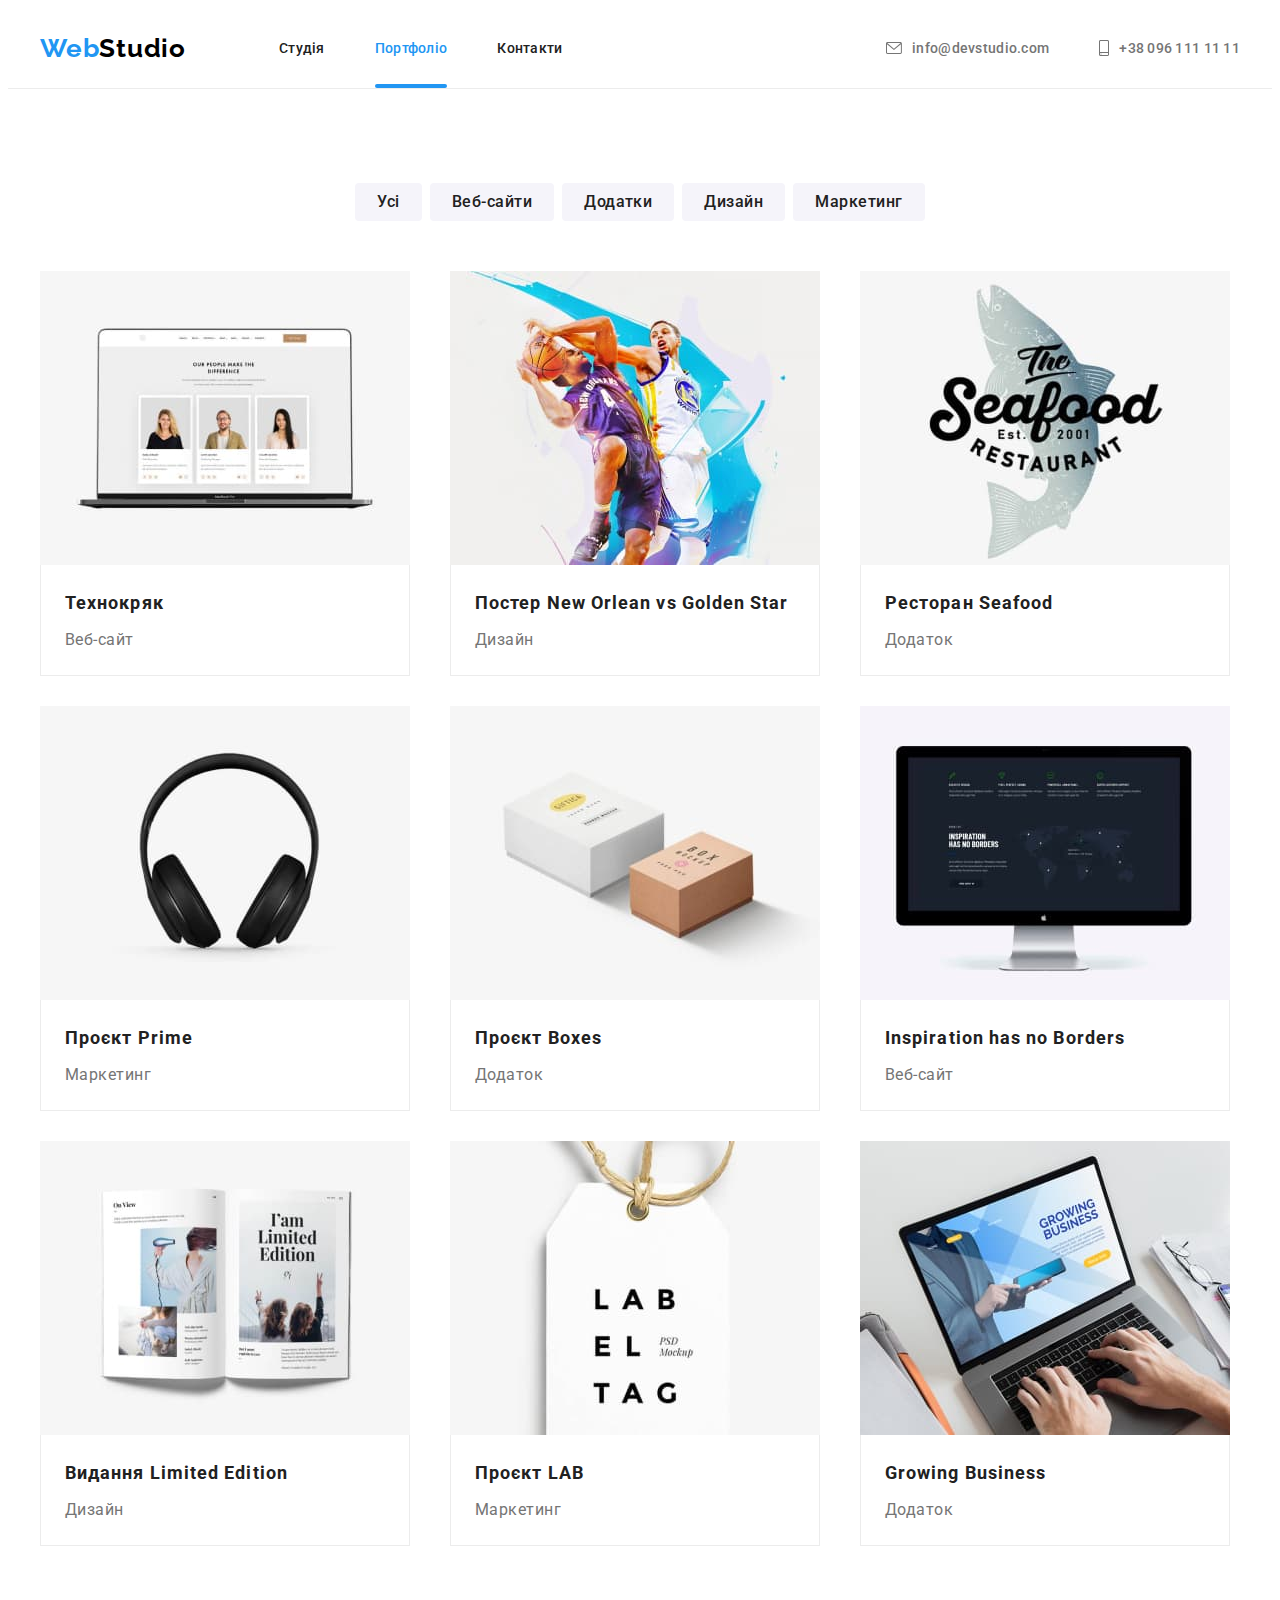
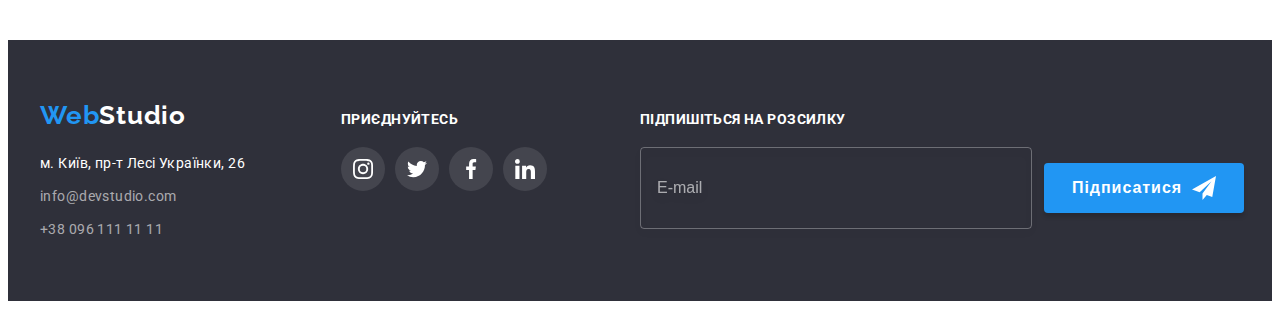
==== portfolio.html @ 38587a73 "Initial commit" ====
<!DOCTYPE html>
<html lang="uk">
  <head>
    <meta charset="UTF-8" />
    <meta http-equiv="X-UA-Compatible" content="IE=edge" />
    <meta name="viewport" content="width=device-width, initial-scale=1.0" />
    <title>WebStudio</title>
    <link rel="preconnect" href="https://fonts.googleapis.com" />
    <link rel="preconnect" href="https://fonts.gstatic.com" crossorigin />
    <link
      href="https://fonts.googleapis.com/css2?family=Raleway:wght@700&family=Roboto:wght@400;500;700;900&display=swap"
      rel="stylesheet"
    />
    <!-- Modern normalize -->
    <link
      rel="stylesheet"
      href="https://cdnjs.cloudflare.com/ajax/libs/modern-normalize/1.1.0/modern-normalize.min.css"
      integrity="sha512-wpPYUAdjBVSE4KJnH1VR1HeZfpl1ub8YT/NKx4PuQ5NmX2tKuGu6U/JRp5y+Y8XG2tV+wKQpNHVUX03MfMFn9Q=="
      crossorigin="anonymous"
      referrerpolicy="no-referrer"
    />

    <link rel="stylesheet" href="./css/styles.css" />
  </head>

  <body>
    <!-- header -->
    <header class="header">
      <div class="container-header container">
        <nav class="nav">
          <a href="./index.html" lang="en" class="logo header-logo link"
            >Web<span class="logo-span">Studio</span></a
          >
          <ul class="nav-list list">
            <li class="nav-item">
              <a href="./index.html" class="nav-link link">Студія</a>
            </li>
            <li class="nav-item">
              <a href="./portfolio.html" class="nav-link carrent link"
                >Портфоліо</a
              >
            </li>
            <li class="nav-item">
              <a href="" class="nav-link link">Контакти</a>
            </li>
          </ul>
        </nav>
        <ul class="header-list list">
          <li class="header-item">
            <a href="mailto:info@devstudio.com" class="header-link link">
              <svg class="icon-envelope" width="16" height="12">
                <use href="./images/icons.svg#envelope"></use>
              </svg>
              info@devstudio.com
            </a>
          </li>
          <li class="header-item">
            <a href="tel:+380961111111" class="header-link link">
              <svg class="icon-smartphone" width="10" height="16">
                <use href="./images/icons.svg#smartphone"></use>
              </svg>
              +38 096 111 11 11
            </a>
          </li>
        </ul>
      </div>
    </header>
    <!-- main -->
    <main>
      <section class="portfolio section">
        <div class="container">
          <h1 class="visually-hidden">Наші проєкти</h1>
          <h2 class="visually-hidden">Фільтри</h2>
          <ul class="filter-list list">
            <li class="filter-item">
              <button type="button" class="filter-button">Усі</button>
            </li>
            <li class="filter-item">
              <button type="button" class="filter-button">Веб-сайти</button>
            </li>
            <li class="filter-item">
              <button type="button" class="filter-button">Додатки</button>
            </li>
            <li class="filter-item">
              <button type="button" class="filter-button">Дизайн</button>
            </li>
            <li class="filter-item">
              <button type="button" class="filter-button">Маркетинг</button>
            </li>
          </ul>

          <ul class="portfolio-list list card-set">
            <li class="portfolio-item card-set-item">
              <a class="portfolio-link link" href="">
                <div class="portfolio-thumb">
                  <img
                    src="./images/Portfolio/project-1.jpg"
                    alt="Проект"
                    width="370"
                    height="294"
                  />
                  <div class="overlay">
                    <p class="overlay-text">
                      Ресурс пропонує комплексні пропозиції з різним рівнем
                      функціоналу та сервісів. Все це дозволить відвідувачу
                      отримати вичерпні відомості про компанію чи приватну
                      особу.
                    </p>
                  </div>
                </div>
                <div class="portfolio-wrapper">
                  <h3 class="portfolio-title">Технокряк</h3>
                  <p class="portfolio-text">Веб-сайт</p>
                </div>
              </a>
            </li>
            <li class="portfolio-item card-set-item">
              <a class="portfolio-link link" href="">
                <div class="portfolio-thumb">
                  <img
                    src="./images/Portfolio/project-2.jpg"
                    alt="Проект"
                    width="370"
                    height="294"
                  />
                  <div class="overlay">
                    <p class="overlay-text">
                      Ресурс пропонує комплексні пропозиції з різним рівнем
                      функціоналу та сервісів. Все це дозволить відвідувачу
                      отримати вичерпні відомості про компанію чи приватну
                      особу.
                    </p>
                  </div>
                </div>
                <div class="portfolio-wrapper">
                  <h3 class="portfolio-title">
                    Постер <span lang="en">New Orlean vs Golden Star</span>
                  </h3>
                  <p class="portfolio-text">Дизайн</p>
                </div>
              </a>
            </li>
            <li class="portfolio-item card-set-item">
              <a class="portfolio-link link" href="">
                <div class="portfolio-thumb">
                  <img
                    src="./images/Portfolio/project-3.jpg"
                    alt="Проект"
                    width="370"
                    height="294"
                  />
                  <div class="overlay">
                    <p class="overlay-text">
                      Ресурс пропонує комплексні пропозиції з різним рівнем
                      функціоналу та сервісів. Все це дозволить відвідувачу
                      отримати вичерпні відомості про компанію чи приватну
                      особу.
                    </p>
                  </div>
                </div>
                <div class="portfolio-wrapper">
                  <h3 class="portfolio-title">
                    Ресторан <span lang="en">Seafood</span>
                  </h3>
                  <p class="portfolio-text">Додаток</p>
                </div>
              </a>
            </li>
            <li class="portfolio-item card-set-item">
              <a class="portfolio-link link" href="">
                <div class="portfolio-thumb">
                  <img
                    src="./images/Portfolio/project-4.jpg"
                    alt="Проект"
                    width="370"
                    height="294"
                  />
                  <div class="overlay">
                    <p class="overlay-text">
                      Ресурс пропонує комплексні пропозиції з різним рівнем
                      функціоналу та сервісів. Все це дозволить відвідувачу
                      отримати вичерпні відомості про компанію чи приватну
                      особу.
                    </p>
                  </div>
                </div>
                <div class="portfolio-wrapper">
                  <h3 class="portfolio-title">
                    Проєкт <span lang="en">Prime</span>
                  </h3>
                  <p class="portfolio-text">Маркетинг</p>
                </div>
              </a>
            </li>
            <li class="portfolio-item card-set-item">
              <a class="portfolio-link link" href="">
                <div class="portfolio-thumb">
                  <img
                    src="./images/Portfolio/project-5.jpg"
                    alt="Проект"
                    width="370"
                    height="294"
                  />
                  <div class="overlay">
                    <p class="overlay-text">
                      Ресурс пропонує комплексні пропозиції з різним рівнем
                      функціоналу та сервісів. Все це дозволить відвідувачу
                      отримати вичерпні відомості про компанію чи приватну
                      особу.
                    </p>
                  </div>
                </div>
                <div class="portfolio-wrapper">
                  <h3 class="portfolio-title">
                    Проєкт <span lang="en">Boxes</span>
                  </h3>
                  <p class="portfolio-text">Додаток</p>
                </div>
              </a>
            </li>
            <li class="portfolio-item card-set-item">
              <a class="portfolio-link link" href="">
                <div class="portfolio-thumb">
                  <img
                    src="./images/Portfolio/project-6.jpg"
                    alt="Проект"
                    width="370"
                    height="294"
                  />
                  <div class="overlay">
                    <p class="overlay-text">
                      Ресурс пропонує комплексні пропозиції з різним рівнем
                      функціоналу та сервісів. Все це дозволить відвідувачу
                      отримати вичерпні відомості про компанію чи приватну
                      особу.
                    </p>
                  </div>
                </div>
                <div class="portfolio-wrapper">
                  <h3 class="portfolio-title" lang="en">
                    Inspiration has no Borders
                  </h3>
                  <p class="portfolio-text">Веб-сайт</p>
                </div>
              </a>
            </li>
            <li class="portfolio-item card-set-item">
              <a class="portfolio-link link" href="">
                <div class="portfolio-thumb">
                  <img
                    src="./images/Portfolio/project-7.jpg"
                    alt="Проект"
                    width="370"
                    height="294"
                  />
                  <div class="overlay">
                    <p class="overlay-text">
                      Ресурс пропонує комплексні пропозиції з різним рівнем
                      функціоналу та сервісів. Все це дозволить відвідувачу
                      отримати вичерпні відомості про компанію чи приватну
                      особу.
                    </p>
                  </div>
                </div>
                <div class="portfolio-wrapper">
                  <h3 class="portfolio-title">
                    Видання <span lang="en">Limited Edition</span>
                  </h3>
                  <p class="portfolio-text">Дизайн</p>
                </div>
              </a>
            </li>
            <li class="portfolio-item card-set-item">
              <a class="portfolio-link link" href="">
                <div class="portfolio-thumb">
                  <img
                    src="./images/Portfolio/project-8.jpg"
                    alt="Проект"
                    width="370"
                    height="294"
                  />
                  <div class="overlay">
                    <p class="overlay-text">
                      Ресурс пропонує комплексні пропозиції з різним рівнем
                      функціоналу та сервісів. Все це дозволить відвідувачу
                      отримати вичерпні відомості про компанію чи приватну
                      особу.
                    </p>
                  </div>
                </div>
                <div class="portfolio-wrapper">
                  <h3 class="portfolio-title">
                    Проєкт <span lang="en">LAB</span>
                  </h3>
                  <p class="portfolio-text">Маркетинг</p>
                </div>
              </a>
            </li>
            <li class="portfolio-item card-set-item">
              <a class="portfolio-link link" href="">
                <div class="portfolio-thumb">
                  <img
                    src="./images/Portfolio/project-9.jpg"
                    alt="Проект"
                    width="370"
                    height="294"
                  />
                  <div class="overlay">
                    <p class="overlay-text">
                      Ресурс пропонує комплексні пропозиції з різним рівнем
                      функціоналу та сервісів. Все це дозволить відвідувачу
                      отримати вичерпні відомості про компанію чи приватну
                      особу.
                    </p>
                  </div>
                </div>
                <div class="portfolio-wrapper">
                  <h3 class="portfolio-title" lang="en">Growing Business</h3>
                  <p class="portfolio-text">Додаток</p>
                </div>
              </a>
            </li>
          </ul>
        </div>
      </section>
    </main>
    <!-- FOOTER -->
    <footer class="footer">
      <div class="footer-div container">
        <div class="wraper-address">
          <a href="./index.html" class="logo footer-logo link"
            >Web<span class="logo-footer">Studio</span></a
          >
          <!-- адреса -->
          <address class="address">
            <ul class="address-list list">
              <li class="address-item">
                <a
                  href="https://goo.gl/maps/QH4s5bZiTPAYi5Vp8"
                  target="_blank"
                  rel="noopener noreferren"
                  class="address-link link"
                  >м. Київ, пр-т Лесі Українки, 26</a
                >
              </li>
              <li class="address-item">
                <a href="mailto:info@devstudio.com" class="address-contact link"
                  >info@devstudio.com</a
                >
              </li>
              <li class="address-item">
                <a href="tel:+380961111111" class="address-contact link"
                  >+38 096 111 11 11</a
                >
              </li>
            </ul>
          </address>
        </div>
        <div class="socials-wrapper">
          <p class="socials-tex">приєднуйтесь</p>
          <ul class="footer-socials-list list">
            <li class="footer-socials-item">
              <a
                class="footer-socials-link link"
                href="https://www.instagram.com"
                target="_blank"
                rel="noreferrer noopener"
                aria-label="instagram-icon"
              >
                <svg class="footer-socials-icon" width="20" height="20">
                  <use href="./images/icons.svg#instagram"></use>
                </svg>
              </a>
            </li>
            <li class="footer-socials-item">
              <a
                class="footer-socials-link link"
                href="https://www.twitter.com"
                target="_blank"
                rel="noreferrer noopener"
                aria-label="twitter-icon"
              >
                <svg class="footer-socials-icon" width="20" height="20">
                  <use href="./images/icons.svg#twitter"></use>
                </svg>
              </a>
            </li>
            <li class="footer-socials-item">
              <a
                class="footer-socials-link link"
                href="https://www.facebook.com"
                target="_blank"
                rel="noreferrer noopener"
                aria-label="facebook-icon"
              >
                <svg class="footer-socials-icon" width="20" height="20">
                  <use href="./images/icons.svg#facebook"></use>
                </svg>
              </a>
            </li>
            <li class="footer-socials-item">
              <a
                class="footer-socials-link link"
                href="https://www.linkedin.com"
                target="_blank"
                rel="noreferrer noopener"
                aria-label="linkedin-icon"
              >
                <svg class="footer-socials-icon" width="20" height="20">
                  <use href="./images/icons.svg#linkedin"></use>
                </svg>
              </a>
            </li>
          </ul>
        </div>
        <div class="footer-form-wrapper">
          <p class="footer-form-subscribe">Підпишіться на розсилку</p>
          <form class="footer-form">
            <label class="footer-label">
              <input
                class="footer-field"
                type="email"
                name="email"
                placeholder="E-mail"
                required
              />
            </label>

            <button class="footer-form-btn" type="submit">
              Підписатися
              <svg class="footer-form-icon" width="24" height="24">
                <use href="./images/icons.svg#send"></use>
              </svg>
            </button>
          </form>
        </div>
      </div>
    </footer>
  </body>
</html>
---- css/styles.css ----
:root {
    /* color */
    --main-title-color: #212121;
    --secondary-title-color: #FFFFFF;
    --main-text-color: #757575;
    --logo-color: #2196F3;
    --secondary-logo-color: #000000;
    --accent-color: #2196F3;
    --contact-color: rgba(255, 255, 255, 0.6);
    --border-color: #ECECEC;
    --border-color-social: #AFB1B8;
    /* bacsground */
    --main-background-color: #FFFFFF;
    --secondary-background-color: #F5F4FA;
    --button-background-color: #2196F3;
    --accent-background-color: #188CE8;
    --footer-background-color: #2F303A;
    --hero-background-color: #C4C4C4;
    /* others */
    --indent: 30px;
    --items: 3;
    /* transition */
    --duration-timing: 250ms cubic-bezier(0.4, 0, 0.2, 1);

}

body {
    font-family: 'Roboto', sans-serif;
    background-color: var(--main-background-color);
}

h1,
h2,
h3,
h4,
h5,
h6,
p {
    margin: 0;
}

.title {
    margin-bottom: 50px;

    font-size: 36px;
    line-height: calc(42 / 36);
    text-align: center;
    letter-spacing: 0.03em;
    color: var(--main-title-color);

}

img {
    display: block;
    max-width: 100%;
    height: auto;
}

.list {
    list-style: none;
    margin: 0;
    padding: 0;

}

.link {
    text-decoration: none;
}

.visually-hidden {
    position: absolute;
    white-space: nowrap;
    width: 1px;
    height: 1px;
    overflow: hidden;
    border: 0;
    padding: 0;
    clip: rect(0 0 0 0);
    clip-path: inset(50%);
    margin: -1px;
}

.container {
    width: 1200px;
    padding-right: 15px;
    padding-left: 15px;
    margin-left: auto;
    margin-right: auto;
  
}

.section {
    padding-top: 94px;
    padding-bottom: 94px;
}

/* card-set */
.card-set {
    display: flex;
    flex-wrap: wrap;
    gap: var(--indent);
}

.card-set-item {
    flex-basis: calc((100% - var(--indent) * (var(--items) - 1)) / var(--items));

}

/* ----------------------HEADER------------------------------------ */
.header {
    border-bottom: 1px solid var(--border-color);
}

.container-header,
.nav,
.nav-list {
    display: flex;
    align-items: center;

}

.logo {
    font-family: 'Raleway', sans-serif;
    font-weight: 700;
    font-size: 26px;
    line-height: calc(31 / 26);
    letter-spacing: 0.03em;
    color: var(--logo-color);
}

.logo-span {
    color: var(--secondary-logo-color);
}

.header-logo {
    margin-right: 93px;
}

.header-list {
    display: flex;
    align-items: center;
    margin-left: auto;
}

.nav-item:not(:last-child) {
    margin-right: 50px;
}

.nav-link,
.header-link {
    display: inline-block;
    padding-top: 32px;
    padding-bottom: 32px;

    font-weight: 500;
    font-size: 14px;
    line-height: calc(16 / 14);
    letter-spacing: 0.02em;

    transition: color var(--duration-timing);
}

.nav-link {
    position: relative;

    color: var(--main-title-color);
}

.nav-link:hover,
.nav-link:focus,
.header-link:hover,
.header-link:focus {
    color: var(--accent-color);
}

.nav-link.carrent {
    color: var(--accent-color);
}
.carrent::after {
    content: "";
    position: absolute;
    bottom: 0;
    left: 0;

    width: 100%;
    height: 4px;
    background: var(--button-background-color);
    border-radius: 2px;
    color: var(--accent-color);
}

.header-item:not(:last-child) {
    margin-right: 50px;
}

.header-link {
    display: flex;
    justify-content: center;
    align-items: center;

    color: var(--main-text-color);
}

.icon-envelope,
.icon-smartphone {
    margin-right: 10px;
    fill: currentColor;

}

/* -------------------HERO------------------- */
.hero {
    max-width: 1600px;
    max-height: 600px;
    margin-left: auto;
    margin-right: auto;
    padding-bottom: 200px;
    padding-top: 200px;
    background-color: var(--hero-background-color);
    background-image: linear-gradient(rgba(47, 48, 58, 0.4), rgba(47, 48, 58, 0.4)), url(../images/hero-backround.jpg);
    background-repeat: no-repeat;
    background-position: center;
    background-size: cover;
}

.hero-title {
    width: 696px;
    margin-right: auto;
    margin-left: auto;
    margin-bottom: 30px;


    font-weight: 900;
    font-size: 44px;
    line-height: calc(60 / 40);
    text-align: center;
    letter-spacing: 0.06em;
    text-transform: uppercase;
    color: var(--secondary-title-color);

}

.hero-button {
    display: block;
    min-width: 216px;
    min-height: 50px;
    padding: 10px 32px;
    margin-right: auto;
    margin-left: auto;

    font-family: inherit;
    font-weight: 700;
    font-size: 16px;
    line-height: calc(30 / 16);
    align-items: center;
    letter-spacing: 0.06em;
    cursor: pointer;
    border: none;
    color: var(--secondary-title-color);
    background-color: var(--button-background-color);
    box-shadow: 0px 4px 4px rgba(0, 0, 0, 0.15);
    border-radius: 4px;
   
    

    transition: background-color var(--duration-timing), box-shadow var(--duration-timing), border-radius var(--duration-timing);
}

.hero-button:hover,
.hero-button:focus {
    background-color: var(--accent-background-color);
    box-shadow: 0px 4px 4px rgba(0, 0, 0, 0.15);
    border-radius: 4px;
}

/* --------Наші переваги-------- */


.advantages-list {
    display: flex;
    gap: 30px;
}

.advantages-item {

    width: 270px;
}



.icon-advantages {
    display: flex;
    justify-content: center;
    align-items: center;
    width: 270px;
    height: 120px;
    margin-bottom: 30px;

    background: var(--secondary-background-color);
    border-radius: 4px;
}

.advantages-title {
    margin-bottom: 10px;

    font-weight: 700;
    font-size: 14px;
    line-height: calc(16 / 14);
    letter-spacing: 0.03em;
    text-transform: uppercase;
    color: var(--main-title-color);
}

.advantages-text {
    font-weight: 400;
    font-size: 14px;
    line-height: calc(24 / 14);
    letter-spacing: 0.03em;
    color: var(--main-text-color);
}

/* --------Чим ми займаємося------ */
.services {
    padding-top: 0;
}
.services-item {
    position: relative;
}
.services-thumb {
    position: absolute;
    bottom: 0;
    left: 0;

    display: flex;
    justify-content: center;
    align-items: center;
    width: 100%;
    height: 70px;

    background: rgba(47, 48, 58, 0.8);
}

.thumb-text {
    font-weight: 700;
    font-size: 14px;
    line-height: calc(16 / 14);
    text-align: center;
    letter-spacing: 0.03em;
    text-transform: uppercase;

    color: #FFFFFF;
}

/* -------Наша команда-------- */
.team {
    background-color: var(--secondary-background-color);
}

.worker {
    padding-top: 30px;
    padding-bottom: 30px;
}

.team-list {
    --items: 4;
}

.team-item {
    background-color: var(--main-background-color);
    border-bottom: 2px solid var(--border-color);
    border-radius: 0px 0px 4px 4px;
    box-shadow: 0px 1px 3px rgba(0, 0, 0, 0.12), 0px 1px 1px rgba(0, 0, 0, 0.14), 0px 2px 1px rgba(0, 0, 0, 0.2);
}

.team-wrapper {
    padding-top: 30px;
    padding-bottom: 30px;
}

.team-worker {
    margin-bottom: 10px;

    font-weight: 500;
    font-size: 16px;
    line-height: calc(19 / 16);
    text-align: center;
    letter-spacing: 0.03em;
    color: var(--main-title-color);
}

.team-occupation {
    font-weight: 400;
    font-size: 16px;
    margin-bottom: 16px;
    line-height: calc(19 / 16);
    text-align: center;
    letter-spacing: 0.03em;
    color: var(--main-text-color);
}

.socials {
    display: flex;
    justify-content: center;
    align-items: center;

}

.socials-item {
    width: 44px;
    height: 44px;
}

.socials-item:not(:last-child) {
    margin-right: 10px;
}

.socials-link {
    display: flex;
    justify-content: center;
    align-items: center;
    width: 100%;
    height: 100%;
    border-radius: 50%;
    background-color: var(--main-background-color);
    color: var(--border-color-social);

    transition: color var(--duration-timing), background-color var(--duration-timing);

}

.socials-icon {
    fill: currentColor;
}

.socials-link:hover,
.socials-link:focus {
    color: var(--secondary-title-color);
    background-color: var(--accent-background-color);
}

/* --------------------------------Clients--------------- */
.clients-list {
    display: flex;
    justify-content: center;
    align-items: center;

}

.clients-item {
    width: 170px;
    height: 92px;

}

.clients-item:not(:last-child) {
    margin-right: 30px;
}

.clients-link {
    display: flex;
    justify-content: center;
    align-items: center;
    width: 100%;
    height: 100%;
    border: 1px solid var(--border-color-social);
    border-radius: 4px;
    color: var(--border-color-social);

    transition: color var(--duration-timing), border var(--duration-timing);
}

.clients-icon {
    fill: currentColor;
}




.clients-link:hover,
.clients-link:focus {
    color: var(--accent-color);
    border: 1px solid var(--accent-color);
}

/* ------------------------------FOOTER------------------------ */
.footer {

    padding-top: 60px;
    padding-bottom: 60px;

    background-color: var(--footer-background-color);
}

.logo-footer {
    color: var(--secondary-title-color);
}

.footer-logo {
    display: inline-block;
    margin-bottom: 20px;
}

.address {
    width: 231px;
    font-style: normal;
}

.address-item:not(:last-child) {
    margin-bottom: 9px;
}

.address-link,
.address-contact {
    font-family: inherit;
    font-weight: 400;
    font-size: 14px;
    line-height: calc(24 / 14);
    letter-spacing: 0.03em;

    transition: color var(--duration-timing);
}

.address-link {
    color: var(--secondary-title-color);
}

.address-contact {
    color: var(--contact-color);
    margin-top: 9px;
}

.address-link:hover,
.address-link:focus,
.address-contact:hover,
.address-contact:focus {
    color: var(--accent-color);
}

.footer-div {
    display: flex;
    justify-content: start;
    align-items: baseline;
}

.wraper-address {
    margin-right: 70px;
}
.socials-wrapper{
    margin-right: 93px;
}

.socials-tex, .footer-form-subscribe {
    margin-bottom: 20px;
    font-weight: 700;
    font-size: 14px;
    line-height: calc(16 / 14);
    letter-spacing: 0.03em;
    text-transform: uppercase;

    color: var(--secondary-title-color);
}

.footer-socials-list {
    display: flex;
    justify-content: start;
    align-items: center;

}

.footer-socials-item {
    width: 44px;
    height: 44px;
    border-radius: 50%;
    background-color: rgba(255, 255, 255, 0.1);
}

.footer-socials-link {
    display: flex;
    justify-content: center;
    align-items: center;
    width: 100%;
    height: 100%;
    border-radius: 50%;
    color: var(--secondary-title-color);

    transition: background-color var(--duration-timing);

}

.footer-socials-item:not(:last-child) {
    margin-right: 10px;
}

.footer-socials-link {
    fill: currentColor;
}

.footer-socials-link:hover,
.footer-socials-link:focus {
    background-color: var(--button-background-color);
}
/* ------footer-form--------- */
.footer-form {
    display: flex;
    align-items: center;
}
.footer-label {
    display: flex;
    align-items: center;
   
    margin-right: 12px;
}
.footer-field {

    width: 358px;
    height: 50px;
    padding: 15px 16px;

    font-size: 16px;
    background-color: transparent;
    border: 1px solid rgba(255, 255, 255, 0.3);
    filter: drop-shadow(0px 4px 4px rgba(0, 0, 0, 0.15));
    border-radius: 4px;
    color: var(--secondary-title-color);
    /* outline: 1px solid transparent;
    outline-offset: -1px; */
    transition: border-color var(--duration-timing);
}
.footer-field::placeholder {    
    font-weight: 400;
    font-size: 16px;
    line-height: calc(20 / 16);
    color: rgba(255, 255, 255, 0.6);
}
.footer-field:focus {
    border-color: var(--border-color);
}

.footer-form-btn {
    position: relative;
    width: 200px;
    height: 50px;
    padding: 10px 28px;
    z-index: 1;

    font-weight: 700;
    font-size: 16px;
    line-height: calc(30 / 16);
    letter-spacing: 0.06em;
    text-align: left;
    color: #FFFFFF;
    
    background-color: var(--button-background-color);
    box-shadow: 0px 4px 4px rgba(0, 0, 0, 0.15);
    border-radius: 4px;
    border: none;
    cursor: pointer;
    transition: background-color var(--duration-timing);
}
.footer-form-icon {
    position: absolute;
    top: 50%;
    right: 28px;
    transform: translateY(-50%);

    fill: var(--secondary-title-color);

}
.footer-form-btn:hover,
.footer-form-btn:focus {
    background-color: var(--accent-background-color);
}


/* ==================================PORTFOLIO=============================================== */
.filter-list {
    display: flex;
    justify-content: center;
    gap: 8px;
    margin-bottom: 50px;
}

.filter-button {
    min-height: 38px;
    padding: 6px 22px;

    font-family: inherit;
    font-weight: 500;
    font-size: 16px;
    line-height: calc(26 / 16);
    text-align: center;
    letter-spacing: 0.03em;
    border: none;
    color: var(--main-title-color);
    background-color: var(--secondary-background-color);
    border-radius: 4px;

    transition: color var(--duration-timing), background-color var(--duration-timing), box-shadow var(--duration-timing), border-radius var(--duration-timing);
}

.filter-button:hover,
.filter-button:focus {
    color: var(--main-background-color);
    background-color: var(--button-background-color);
    box-shadow: 0px 3px 1px rgba(0, 0, 0, 0.1), 0px 1px 2px rgba(0, 0, 0, 0.08), 0px 2px 2px rgba(0, 0, 0, 0.12);
    border-radius: 4px;
}

.portfolio-link {
    display: inline-block;

    transition: box-shadow var(--duration-timing);
}

.portfolio-link:hover,
.portfolio-link:focus {
    box-shadow: 0px 1px 1px rgba(0, 0, 0, 0.12), 0px 4px 4px rgba(0, 0, 0, 0.06), 1px 4px 6px rgba(0, 0, 0, 0.16);

}
.portfolio-thumb {
    position: relative;
    overflow: hidden;
}
.overlay {
    position: absolute;
    left: 0;
    top: 0;
    transform: translateY(100%);

    display: flex;
    justify-content: center;
    align-items: center;

    width: 100%;
    height: 100%;
    padding-left: 24px;
    padding-right: 24px;
    

    background: rgba(33, 150, 243, 0.9);

    transition: transform var(--duration-timing);
}
.overlay-text {
    font-size: 18px;
    line-height: calc(28 / 18);
    letter-spacing: 0.03em;

    color: #FFFFFF;
}
.portfolio-link:hover .overlay,
.portfolio-link:focus .overlay {
    transform: translateY(0);
}


.portfolio-wrapper {
    padding: 20px 24px;
    border-right: 1px solid var(--border-color);
    border-left: 1px solid var(--border-color);
    border-bottom: 1px solid var(--border-color);

}

.portfolio-title {
    margin-bottom: 4px;

    font-family: inherit;
    font-size: 18px;
    line-height: calc(36 / 18);
    letter-spacing: 0.06em;
    color: var(--main-title-color);
}

.portfolio-text {
    font-weight: 400;
    font-size: 16px;
    line-height: calc(30 / 16);
    letter-spacing: 0.03em;
    color: var(--main-text-color);
}

/* ===============Modal-windov========================== */
.backdrop {
    position: fixed;
    top: 0;
    left: 0;

    width: 100%;
    height: 100%;
    background-color: rgba(0, 0, 0, 0.2);

    transition: opacity var(--duration-timing), visibility var(--duration-timing);
}
.backdrop.is-hidden {
    opacity: 0;
    visibility: hidden;
    pointer-events: none;
}
.modal {
    position: absolute;
    top: 50%;
    left: 50%;
    transform: translate(-50%, -50%);

    min-width: 528px;
    min-height: 521px;
    padding: 40px;
    
    background: #FFFFFF;
    box-shadow: 0px 1px 3px rgba(0, 0, 0, 0.12), 0px 1px 1px rgba(0, 0, 0, 0.14), 0px 2px 1px rgba(0, 0, 0, 0.2);
    border-radius: 4px;

    opacity: 1;
    transition: transform var(--duration-timing), opacity var(--duration-timing);
    

}
.backdrop.is-hidden .modal {
    opacity: 0;
    transform: translate(-50%, -80%);
}
.modal-btn {
    position: absolute;
    top: 8px;
    right: 8px;

    display: flex;
    justify-content: center;
    align-items: center;

    width: 30px;
    height: 30px;
    background-color: var(--main-background-color);
    border: 1px solid rgba(0, 0, 0, 0.1);
    border-radius: 50%;
    cursor: pointer;
    transition: fill var(--duration-timing);

}
.modal-btn:hover,
.modal-btn:focus {
    fill: var(--button-background-color)
}
.modal-label {
    display: block;
    margin-bottom: 12px;

    font-weight: 700;
    font-size: 20px;
    line-height: calc(23 / 20);
    text-align: center;
    color: #212121;
}
.modal-form-group {
    margin-bottom: 20px;
}
.modal-form-label {
    display: block;
    margin-bottom: 4px;
    
    font-weight: 400;
    font-size: 12px;
    line-height: calc(14 / 12);
    color: var(--main-text-color);
}
.form-field-wrapper {
    position: relative;

    width: 100%;
    margin-bottom: 10px;
    
}
.modal-form-field {
    width: 100%;
    height: 40px;
    padding-left: 42px;
    padding-right: 12px;
    
    border: 1px solid rgba(33, 33, 33, 0.2);
    border-radius: 4px;
    outline: 1px solid transparent;
    outline-offset: -1px;
    transition: outline var(--duration-timing);
}
.modal-form-field:focus {
    outline-color: var(--accent-color);
}
.modal-form-icon {
    position: absolute;
    top: 50%;
    left: 12px;
    transform: translateY(-50%);

    transition: fill var(--duration-timing);
}
.modal-form-field:focus + .modal-form-icon {
    fill: var(--accent-color);
}
.modal-form-coment {
    display: block;
    width: 100%;
    height: 120px;
    padding: 12px 16px;

    font-size: 14px;

    resize: none;
    border: 1px solid rgba(33, 33, 33, 0.2);
    border-radius: 4px;
    outline: 1px solid transparent;
    outline-offset: -1px;
    transition: outline var(--duration-timing);
}
.modal-form-coment::placeholder {
    font-weight: 400;
    font-size: 12px;
    line-height: 14px;
    letter-spacing: 0.01em;
    color: rgba(117, 117, 117, 0.5);
}
.modal-form-coment:focus {
    outline-color: var(--accent-color);
}
.modal-form-agreement-label {
    font-weight: 400;
    font-size: 14px;
    line-height: calc(24 / 14);
    letter-spacing: 0.03em;
    color: var(--main-text-color);
    user-select: none;
}
.modal-form-agreement-link {
    text-underline-position: under;
    color: var(--accent-color);
}
.modal-form-agreement {
    position: relative;

    display: flex;
    justify-content: center;
    align-items: center;
    margin-bottom: 30px;
}
.check-icon {
    margin-right: 7px;
}
.check {
    opacity: 0;
    transition: opacity var(--duration-timing);
}
.modal-form-checkbox:checked+.check-icon .check {
    opacity: 1;
}
.uncheck {
    opacity: 1;
    transition: opacity var(--duration-timing)
}
.modal-form-checkbox:checked + .check-icon .uncheck {
    opacity: 0;
}
.modal-form-btn {
    display: block;
    margin: 0 auto;
    padding: 10px 52px;
    width: 200px;
    height: 50px;

    font-weight: 700;
    font-size: 16px;
    line-height: calc(30 / 16);
    color: var(--secondary-title-color);
    background-color: var(--button-background-color);
    box-shadow: 0px 4px 4px rgba(0, 0, 0, 0.15);
    border-radius: 4px;
    border: none;
    transition: background-color var(--duration-timing);
}
.modal-form-btn:hover,
.modal-form-btn:focus {
    background-color: var(--accent-background-color);

}
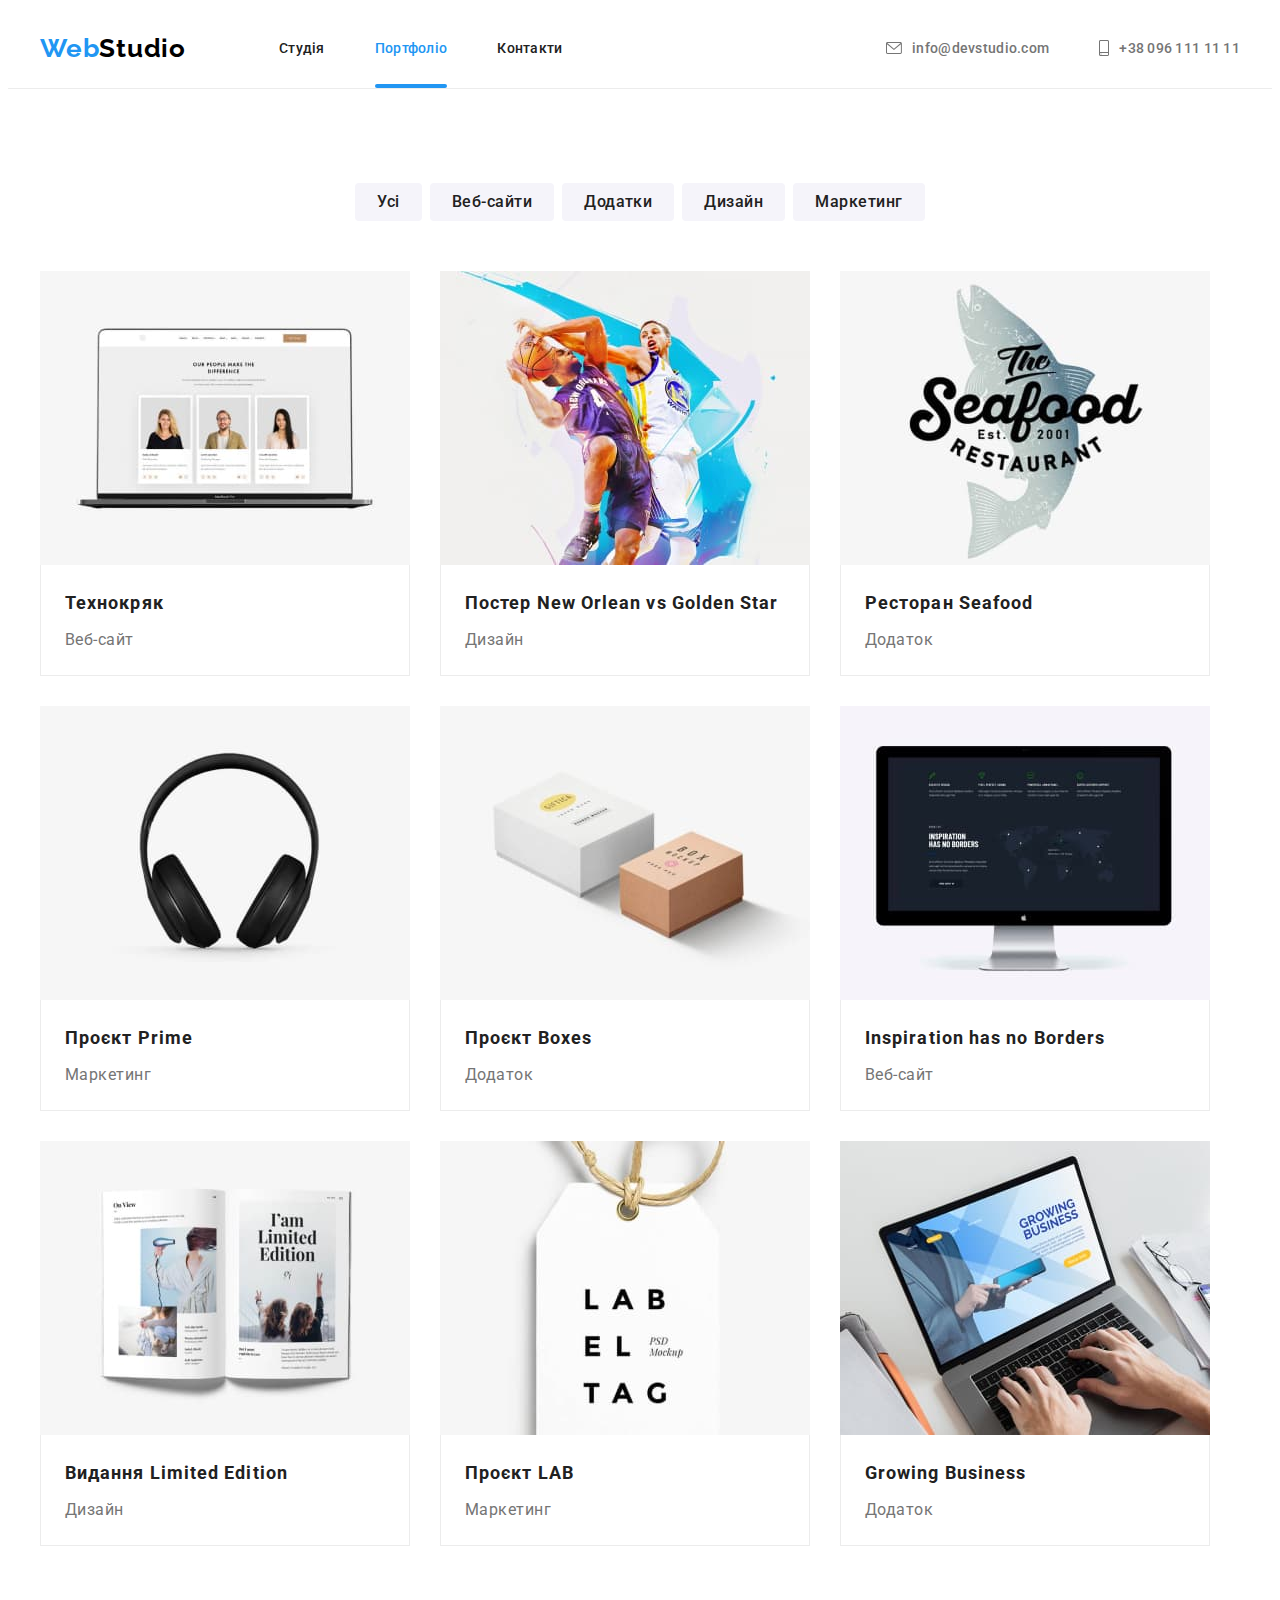
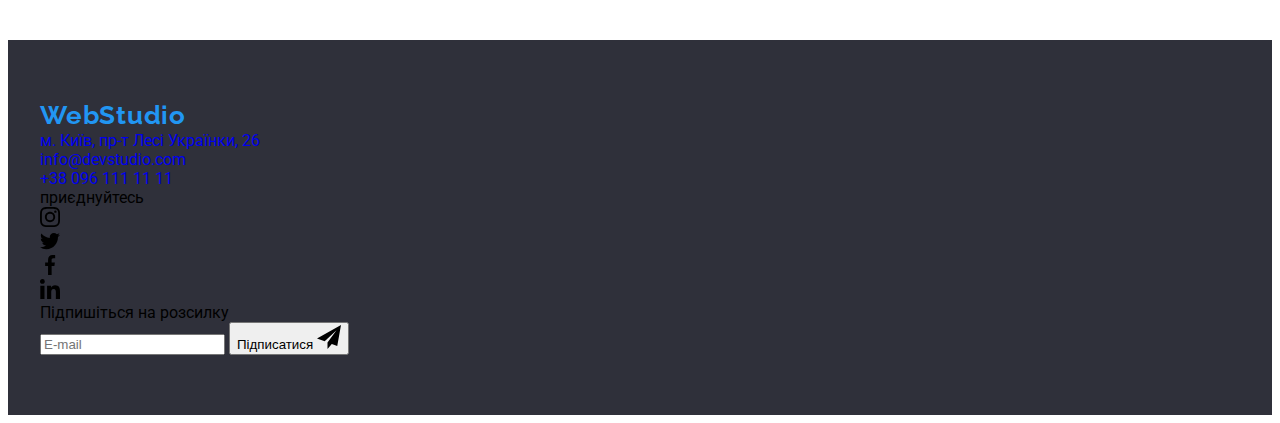
==== commit 74a4b922: "зміна назв класів" ====
--- a/portfolio.html
+++ b/portfolio.html
@@ -24,47 +24,41 @@
   </head>
 
   <body>
-    <!-- header -->
-    <header class="header">
-      <div class="container-header container">
-        <nav class="nav">
-          <a href="./index.html" lang="en" class="logo header-logo link"
-            >Web<span class="logo-span">Studio</span></a
-          >
-          <ul class="nav-list list">
-            <li class="nav-item">
-              <a href="./index.html" class="nav-link link">Студія</a>
-            </li>
-            <li class="nav-item">
-              <a href="./portfolio.html" class="nav-link carrent link"
-                >Портфоліо</a
-              >
-            </li>
-            <li class="nav-item">
-              <a href="" class="nav-link link">Контакти</a>
-            </li>
-          </ul>
-        </nav>
-        <ul class="header-list list">
-          <li class="header-item">
-            <a href="mailto:info@devstudio.com" class="header-link link">
-              <svg class="icon-envelope" width="16" height="12">
-                <use href="./images/icons.svg#envelope"></use>
-              </svg>
-              info@devstudio.com
-            </a>
-          </li>
-          <li class="header-item">
-            <a href="tel:+380961111111" class="header-link link">
-              <svg class="icon-smartphone" width="10" height="16">
-                <use href="./images/icons.svg#smartphone"></use>
-              </svg>
-              +38 096 111 11 11
-            </a>
-          </li>
-        </ul>
-      </div>
-    </header>
+        <!-- HEADER -->
+        <header class="header">
+          <div class="header__container container">
+            <nav class="nav">
+              <a href="./index.html" lang="en" class="logo header__logo link">Web<span class="logo__span">Studio</span></a>
+              <ul class="nav__list list">
+                <li class="nav__item">
+                  <a href="./index.html" class="nav__link link">Студія</a>
+                </li>
+                <li class="nav__item">
+                  <a href="./portfolio.html" class="nav__link nav__link--carrent link">Портфоліо</a>
+                </li>
+                <li class="nav__item">
+                  <a href="" class="nav__link link">Контакти</a>
+                </li>
+              </ul>
+            </nav>
+            <ul class="contacts list">
+              <li class="contacts__item">
+                <a href="mailto:info@devstudio.com" class="contacts__link link">
+                  <svg class="contacts__icon" width="16" height="12" aria-label="конверт іконка">
+                    <use href="./images/icons.svg#envelope"></use>
+                  </svg>
+                  info@devstudio.com</a>
+              </li>
+              <li class="contacts__item">
+                <a href="tel:+380961111111" class="contacts__link link">
+                  <svg class="contacts__icon" width="10" height="16" aria-label="телефон іконка">
+                    <use href="./images/icons.svg#smartphone"></use>
+                  </svg>
+                  +38 096 111 11 11</a>
+              </li>
+            </ul>
+          </div>
+        </header>
     <!-- main -->
     <main>
       <section class="portfolio section">
--- a/css/styles.css
+++ b/css/styles.css
@@ -39,7 +39,7 @@
     margin: 0;
 }
 
-.title {
+.section__title {
     margin-bottom: 50px;
 
     font-size: 36px;
@@ -101,7 +101,7 @@
     gap: var(--indent);
 }
 
-.card-set-item {
+.card-set__item {
     flex-basis: calc((100% - var(--indent) * (var(--items) - 1)) / var(--items));
 
 }
@@ -111,9 +111,9 @@
     border-bottom: 1px solid var(--border-color);
 }
 
-.container-header,
+.header__container,
 .nav,
-.nav-list {
+.nav__list {
     display: flex;
     align-items: center;
 
@@ -128,26 +128,26 @@
     color: var(--logo-color);
 }
 
-.logo-span {
+.logo__span {
     color: var(--secondary-logo-color);
 }
 
-.header-logo {
+.header__logo {
     margin-right: 93px;
 }
 
-.header-list {
+.contacts {
     display: flex;
     align-items: center;
     margin-left: auto;
 }
 
-.nav-item:not(:last-child) {
+.nav__item:not(:last-child) {
     margin-right: 50px;
 }
 
-.nav-link,
-.header-link {
+.nav__link,
+.contacts__link {
     display: inline-block;
     padding-top: 32px;
     padding-bottom: 32px;
@@ -160,23 +160,23 @@
     transition: color var(--duration-timing);
 }
 
-.nav-link {
+.nav__link {
     position: relative;
 
     color: var(--main-title-color);
 }
 
-.nav-link:hover,
-.nav-link:focus,
-.header-link:hover,
-.header-link:focus {
+.nav__link:hover,
+.nav__link:focus,
+.contacts__link:hover,
+.contacts__link:focus {
     color: var(--accent-color);
 }
 
-.nav-link.carrent {
+.nav__link--carrent {
     color: var(--accent-color);
 }
-.carrent::after {
+.nav__link--carrent::after {
     content: "";
     position: absolute;
     bottom: 0;
@@ -189,20 +189,19 @@
     color: var(--accent-color);
 }
 
-.header-item:not(:last-child) {
+.contacts__item:not(:last-child) {
     margin-right: 50px;
 }
 
-.header-link {
+.contacts__link {
     display: flex;
     justify-content: center;
     align-items: center;
 
     color: var(--main-text-color);
 }
-
-.icon-envelope,
-.icon-smartphone {
+.contacts__icon
+ {
     margin-right: 10px;
     fill: currentColor;
 
@@ -223,7 +222,7 @@
     background-size: cover;
 }
 
-.hero-title {
+.hero__title {
     width: 696px;
     margin-right: auto;
     margin-left: auto;
@@ -240,7 +239,7 @@
 
 }
 
-.hero-button {
+.hero__button {
     display: block;
     min-width: 216px;
     min-height: 50px;
@@ -274,21 +273,32 @@
 }
 
 /* --------Наші переваги-------- */
-
-
-.advantages-list {
+.section__title--visually-hidden {
+    position: absolute;
+    white-space: nowrap;
+    width: 1px;
+    height: 1px;
+    overflow: hidden;
+    border: 0;
+    padding: 0;
+    clip: rect(0 0 0 0);
+    clip-path: inset(50%);
+    margin: -1px;
+}
+
+.benefits {
     display: flex;
     gap: 30px;
 }
 
-.advantages-item {
+.benefits__item {
 
     width: 270px;
 }
 
 
 
-.icon-advantages {
+.benefits__icon {
     display: flex;
     justify-content: center;
     align-items: center;
@@ -300,7 +310,7 @@
     border-radius: 4px;
 }
 
-.advantages-title {
+.benefits__name {
     margin-bottom: 10px;
 
     font-weight: 700;
@@ -311,7 +321,7 @@
     color: var(--main-title-color);
 }
 
-.advantages-text {
+.benefits__text {
     font-weight: 400;
     font-size: 14px;
     line-height: calc(24 / 14);
@@ -320,13 +330,13 @@
 }
 
 /* --------Чим ми займаємося------ */
-.services {
+/* .services {
     padding-top: 0;
-}
-.services-item {
+} */
+.services__item {
     position: relative;
 }
-.services-thumb {
+.services__thumb {
     position: absolute;
     bottom: 0;
     left: 0;
@@ -340,7 +350,7 @@
     background: rgba(47, 48, 58, 0.8);
 }
 
-.thumb-text {
+.services__name {
     font-weight: 700;
     font-size: 14px;
     line-height: calc(16 / 14);
@@ -356,28 +366,25 @@
     background-color: var(--secondary-background-color);
 }
 
-.worker {
-    padding-top: 30px;
-    padding-bottom: 30px;
-}
-
-.team-list {
+
+
+.team__list {
     --items: 4;
 }
 
-.team-item {
+.team__item {
     background-color: var(--main-background-color);
     border-bottom: 2px solid var(--border-color);
     border-radius: 0px 0px 4px 4px;
     box-shadow: 0px 1px 3px rgba(0, 0, 0, 0.12), 0px 1px 1px rgba(0, 0, 0, 0.14), 0px 2px 1px rgba(0, 0, 0, 0.2);
 }
 
-.team-wrapper {
+.team__wrapper {
     padding-top: 30px;
     padding-bottom: 30px;
 }
 
-.team-worker {
+.team__name {
     margin-bottom: 10px;
 
     font-weight: 500;
@@ -388,13 +395,13 @@
     color: var(--main-title-color);
 }
 
-.team-occupation {
+.team__position {
+    margin-bottom: 16px;
+
     font-weight: 400;
     font-size: 16px;
-    margin-bottom: 16px;
     line-height: calc(19 / 16);
     text-align: center;
-    letter-spacing: 0.03em;
     color: var(--main-text-color);
 }
 
@@ -405,21 +412,22 @@
 
 }
 
-.socials-item {
+.socials__item {
     width: 44px;
     height: 44px;
 }
 
-.socials-item:not(:last-child) {
+.socials__item:not(:last-child) {
     margin-right: 10px;
 }
 
-.socials-link {
+.socials__link {
     display: flex;
     justify-content: center;
     align-items: center;
     width: 100%;
     height: 100%;
+
     border-radius: 50%;
     background-color: var(--main-background-color);
     color: var(--border-color-social);
@@ -427,36 +435,32 @@
     transition: color var(--duration-timing), background-color var(--duration-timing);
 
 }
-
-.socials-icon {
-    fill: currentColor;
-}
-
-.socials-link:hover,
-.socials-link:focus {
+.socials__link:hover,
+.socials__link:focus {
     color: var(--secondary-title-color);
     background-color: var(--accent-background-color);
 }
+.socials__icon {
+    fill: currentColor;
+}
+
 
 /* --------------------------------Clients--------------- */
-.clients-list {
-    display: flex;
-    justify-content: center;
-    align-items: center;
-
-}
-
-.clients-item {
+.clients__list {
+    display: flex;
+    justify-content: center;
+    align-items: center;
+
+}
+.clients__item {
     width: 170px;
     height: 92px;
 
 }
-
-.clients-item:not(:last-child) {
+.clients__item:not(:last-child) {
     margin-right: 30px;
 }
-
-.clients-link {
+.clients__link {
     display: flex;
     justify-content: center;
     align-items: center;
@@ -468,19 +472,14 @@
 
     transition: color var(--duration-timing), border var(--duration-timing);
 }
-
-.clients-icon {
-    fill: currentColor;
-}
-
-
-
-
-.clients-link:hover,
-.clients-link:focus {
+.clients__link:hover,
+.clients__link:focus {
     color: var(--accent-color);
     border: 1px solid var(--accent-color);
 }
+.clients__logo {
+    fill: currentColor;
+}
 
 /* ------------------------------FOOTER------------------------ */
 .footer {
@@ -491,11 +490,11 @@
     background-color: var(--footer-background-color);
 }
 
-.logo-footer {
+.logo-span--weit {
     color: var(--secondary-title-color);
 }
 
-.footer-logo {
+.footer__logo {
     display: inline-block;
     margin-bottom: 20px;
 }
@@ -505,51 +504,39 @@
     font-style: normal;
 }
 
-.address-item:not(:last-child) {
+.address__item:not(:last-child) {
     margin-bottom: 9px;
 }
 
-.address-link,
-.address-contact {
+.address__link {
     font-family: inherit;
     font-weight: 400;
     font-size: 14px;
     line-height: calc(24 / 14);
     letter-spacing: 0.03em;
+    color: currentColor;
 
     transition: color var(--duration-timing);
 }
-
-.address-link {
+.address__item:not(:first-child) {
+    color: var(--contact-color);
+}
+
+.address__item:first-child {
     color: var(--secondary-title-color);
 }
-
-.address-contact {
-    color: var(--contact-color);
-    margin-top: 9px;
-}
-
-.address-link:hover,
-.address-link:focus,
-.address-contact:hover,
-.address-contact:focus {
+.address__link:hover,
+.address__link:focus {
     color: var(--accent-color);
 }
 
-.footer-div {
-    display: flex;
-    justify-content: start;
+.footer__container {
+    display: flex;
+    justify-content: space-between;
     align-items: baseline;
 }
 
-.wraper-address {
-    margin-right: 70px;
-}
-.socials-wrapper{
-    margin-right: 93px;
-}
-
-.socials-tex, .footer-form-subscribe {
+.footer__section {
     margin-bottom: 20px;
     font-weight: 700;
     font-size: 14px;
@@ -560,57 +547,23 @@
     color: var(--secondary-title-color);
 }
 
-.footer-socials-list {
-    display: flex;
-    justify-content: start;
-    align-items: center;
-
-}
-
-.footer-socials-item {
-    width: 44px;
-    height: 44px;
-    border-radius: 50%;
-    background-color: rgba(255, 255, 255, 0.1);
-}
-
-.footer-socials-link {
-    display: flex;
-    justify-content: center;
-    align-items: center;
-    width: 100%;
-    height: 100%;
-    border-radius: 50%;
+.socials__link--dark-theme {
+    background-color: rgba(255, 255, 255, 0.1);;
     color: var(--secondary-title-color);
-
-    transition: background-color var(--duration-timing);
-
-}
-
-.footer-socials-item:not(:last-child) {
-    margin-right: 10px;
-}
-
-.footer-socials-link {
-    fill: currentColor;
-}
-
-.footer-socials-link:hover,
-.footer-socials-link:focus {
-    background-color: var(--button-background-color);
-}
+}
+
 /* ------footer-form--------- */
-.footer-form {
-    display: flex;
-    align-items: center;
-}
-.footer-label {
+.form {
+    display: flex;
+    align-items: center;
+}
+.form__label {
     display: flex;
     align-items: center;
    
     margin-right: 12px;
 }
-.footer-field {
+.form__field {
 
     width: 358px;
     height: 50px;
@@ -626,22 +579,22 @@
     outline-offset: -1px; */
     transition: border-color var(--duration-timing);
 }
-.footer-field::placeholder {    
+.form__field::placeholder {    
     font-weight: 400;
     font-size: 16px;
     line-height: calc(20 / 16);
     color: rgba(255, 255, 255, 0.6);
 }
-.footer-field:focus {
+.form__field:focus {
     border-color: var(--border-color);
 }
 
-.footer-form-btn {
+.form__btn {
     position: relative;
     width: 200px;
     height: 50px;
     padding: 10px 28px;
-    z-index: 1;
+  
 
     font-weight: 700;
     font-size: 16px;
@@ -657,7 +610,7 @@
     cursor: pointer;
     transition: background-color var(--duration-timing);
 }
-.footer-form-icon {
+.btn__icon {
     position: absolute;
     top: 50%;
     right: 28px;
@@ -666,8 +619,8 @@
     fill: var(--secondary-title-color);
 
 }
-.footer-form-btn:hover,
-.footer-form-btn:focus {
+.form__btn:hover,
+.form__btn:focus {
     background-color: var(--accent-background-color);
 }
 
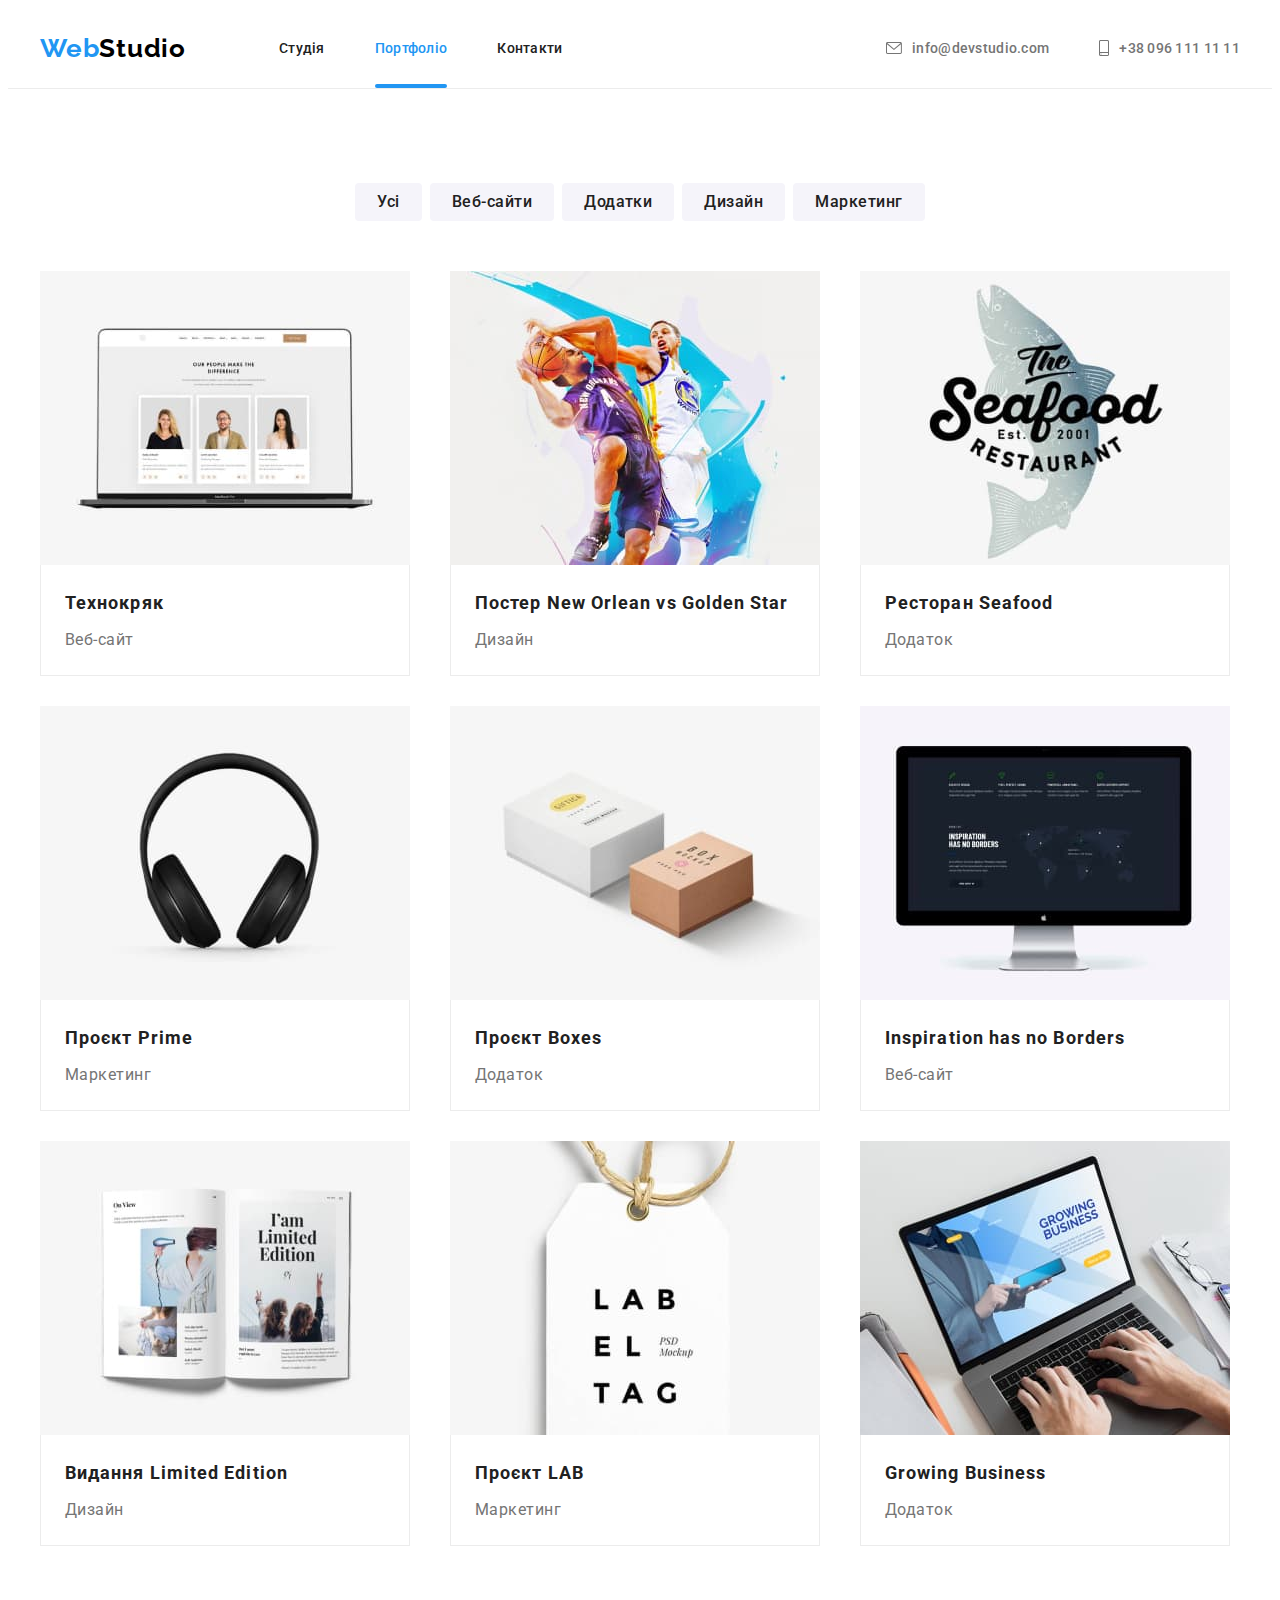
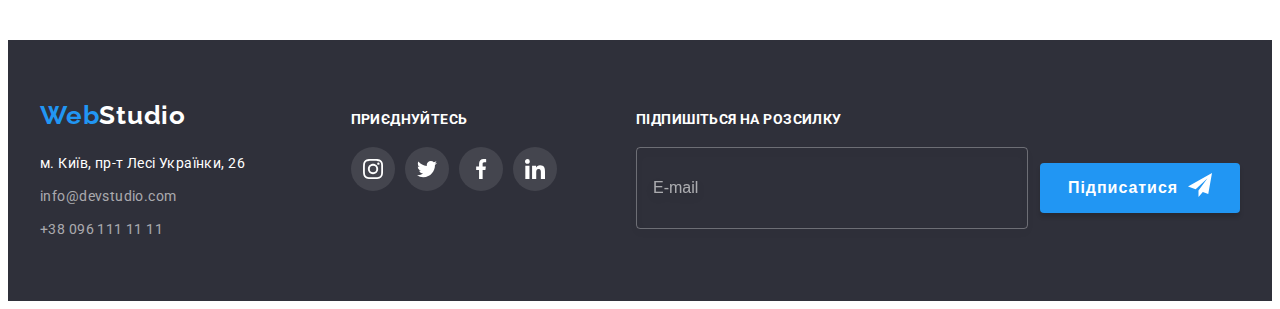
==== commit 290f1164: "SASS" ====
--- a/portfolio.html
+++ b/portfolio.html
@@ -19,8 +19,8 @@
       crossorigin="anonymous"
       referrerpolicy="no-referrer"
     />
-
-    <link rel="stylesheet" href="./css/styles.css" />
+<link rel="stylesheet" href="./css/main.min.css">
+   <link rel="stylesheet" href="./css/styles.css" />
   </head>
 
   <body>
@@ -28,29 +28,29 @@
         <header class="header">
           <div class="header__container container">
             <nav class="nav">
-              <a href="./index.html" lang="en" class="logo header__logo link">Web<span class="logo__span">Studio</span></a>
+              <a href="./index.html" lang="en" class="logo header__logo">Web<span class="logo__span">Studio</span></a>
               <ul class="nav__list list">
                 <li class="nav__item">
-                  <a href="./index.html" class="nav__link link">Студія</a>
+                  <a href="./index.html" class="nav__link">Студія</a>
                 </li>
                 <li class="nav__item">
-                  <a href="./portfolio.html" class="nav__link nav__link--carrent link">Портфоліо</a>
+                  <a href="./portfolio.html" class="nav__link nav__link--carrent">Портфоліо</a>
                 </li>
                 <li class="nav__item">
-                  <a href="" class="nav__link link">Контакти</a>
+                  <a href="" class="nav__link">Контакти</a>
                 </li>
               </ul>
             </nav>
-            <ul class="contacts list">
+            <ul class="contacts">
               <li class="contacts__item">
-                <a href="mailto:info@devstudio.com" class="contacts__link link">
+                <a href="mailto:info@devstudio.com" class="contacts__link">
                   <svg class="contacts__icon" width="16" height="12" aria-label="конверт іконка">
                     <use href="./images/icons.svg#envelope"></use>
                   </svg>
                   info@devstudio.com</a>
               </li>
               <li class="contacts__item">
-                <a href="tel:+380961111111" class="contacts__link link">
+                <a href="tel:+380961111111" class="contacts__link">
                   <svg class="contacts__icon" width="10" height="16" aria-label="телефон іконка">
                     <use href="./images/icons.svg#smartphone"></use>
                   </svg>
@@ -65,252 +65,252 @@
         <div class="container">
           <h1 class="visually-hidden">Наші проєкти</h1>
           <h2 class="visually-hidden">Фільтри</h2>
-          <ul class="filter-list list">
-            <li class="filter-item">
-              <button type="button" class="filter-button">Усі</button>
-            </li>
-            <li class="filter-item">
-              <button type="button" class="filter-button">Веб-сайти</button>
-            </li>
-            <li class="filter-item">
-              <button type="button" class="filter-button">Додатки</button>
-            </li>
-            <li class="filter-item">
-              <button type="button" class="filter-button">Дизайн</button>
-            </li>
-            <li class="filter-item">
-              <button type="button" class="filter-button">Маркетинг</button>
+          <ul class="filter">
+            <li>
+              <button type="button" class="filter__button">Усі</button>
+            </li>
+            <li>
+              <button type="button" class="filter__button">Веб-сайти</button>
+            </li>
+            <li>
+              <button type="button" class="filter__button">Додатки</button>
+            </li>
+            <li>
+              <button type="button" class="filter__button">Дизайн</button>
+            </li>
+            <li>
+              <button type="button" class="filter__button">Маркетинг</button>
             </li>
           </ul>
 
-          <ul class="portfolio-list list card-set">
-            <li class="portfolio-item card-set-item">
-              <a class="portfolio-link link" href="">
-                <div class="portfolio-thumb">
+          <ul class="project card-set">
+            <li class="card-set__item">
+              <a class="project__link" href="">
+                <div class="project__thumb">
                   <img
                     src="./images/Portfolio/project-1.jpg"
                     alt="Проект"
                     width="370"
                     height="294"
                   />
-                  <div class="overlay">
-                    <p class="overlay-text">
-                      Ресурс пропонує комплексні пропозиції з різним рівнем
-                      функціоналу та сервісів. Все це дозволить відвідувачу
-                      отримати вичерпні відомості про компанію чи приватну
-                      особу.
-                    </p>
-                  </div>
-                </div>
-                <div class="portfolio-wrapper">
-                  <h3 class="portfolio-title">Технокряк</h3>
-                  <p class="portfolio-text">Веб-сайт</p>
-                </div>
-              </a>
-            </li>
-            <li class="portfolio-item card-set-item">
-              <a class="portfolio-link link" href="">
-                <div class="portfolio-thumb">
+                  <div class="project__overlay">
+                    <p class="project__description">
+                      Ресурс пропонує комплексні пропозиції з різним рівнем
+                      функціоналу та сервісів. Все це дозволить відвідувачу
+                      отримати вичерпні відомості про компанію чи приватну
+                      особу.
+                    </p>
+                  </div>
+                </div>
+                <div class="project__wrapper">
+                  <h3 class="project__label">Технокряк</h3>
+                  <p class="project__classification">Веб-сайт</p>
+                </div>
+              </a>
+            </li>
+            <li class="card-set__item">
+              <a class="project__link" href="">
+                <div class="project__thumb">
                   <img
                     src="./images/Portfolio/project-2.jpg"
                     alt="Проект"
                     width="370"
                     height="294"
                   />
-                  <div class="overlay">
-                    <p class="overlay-text">
-                      Ресурс пропонує комплексні пропозиції з різним рівнем
-                      функціоналу та сервісів. Все це дозволить відвідувачу
-                      отримати вичерпні відомості про компанію чи приватну
-                      особу.
-                    </p>
-                  </div>
-                </div>
-                <div class="portfolio-wrapper">
-                  <h3 class="portfolio-title">
+                  <div class="project__overlay">
+                    <p class="project__description">
+                      Ресурс пропонує комплексні пропозиції з різним рівнем
+                      функціоналу та сервісів. Все це дозволить відвідувачу
+                      отримати вичерпні відомості про компанію чи приватну
+                      особу.
+                    </p>
+                  </div>
+                </div>
+                <div class="project__wrapper">
+                  <h3 class="project__label">
                     Постер <span lang="en">New Orlean vs Golden Star</span>
                   </h3>
-                  <p class="portfolio-text">Дизайн</p>
-                </div>
-              </a>
-            </li>
-            <li class="portfolio-item card-set-item">
-              <a class="portfolio-link link" href="">
-                <div class="portfolio-thumb">
+                  <p class="project__classification">Дизайн</p>
+                </div>
+              </a>
+            </li>
+            <li class="card-set__item">
+              <a class="project__link" href="">
+                <div class="project__thumb">
                   <img
                     src="./images/Portfolio/project-3.jpg"
                     alt="Проект"
                     width="370"
                     height="294"
                   />
-                  <div class="overlay">
-                    <p class="overlay-text">
-                      Ресурс пропонує комплексні пропозиції з різним рівнем
-                      функціоналу та сервісів. Все це дозволить відвідувачу
-                      отримати вичерпні відомості про компанію чи приватну
-                      особу.
-                    </p>
-                  </div>
-                </div>
-                <div class="portfolio-wrapper">
-                  <h3 class="portfolio-title">
+                  <div class="project__overlay">
+                    <p class="project__description">
+                      Ресурс пропонує комплексні пропозиції з різним рівнем
+                      функціоналу та сервісів. Все це дозволить відвідувачу
+                      отримати вичерпні відомості про компанію чи приватну
+                      особу.
+                    </p>
+                  </div>
+                </div>
+                <div class="project__wrapper">
+                  <h3 class="project__label">
                     Ресторан <span lang="en">Seafood</span>
                   </h3>
-                  <p class="portfolio-text">Додаток</p>
-                </div>
-              </a>
-            </li>
-            <li class="portfolio-item card-set-item">
-              <a class="portfolio-link link" href="">
-                <div class="portfolio-thumb">
+                  <p class="project__classification">Додаток</p>
+                </div>
+              </a>
+            </li>
+            <li class="card-set__item">
+              <a class="project__link" href="">
+                <div class="project__thumb">
                   <img
                     src="./images/Portfolio/project-4.jpg"
                     alt="Проект"
                     width="370"
                     height="294"
                   />
-                  <div class="overlay">
-                    <p class="overlay-text">
-                      Ресурс пропонує комплексні пропозиції з різним рівнем
-                      функціоналу та сервісів. Все це дозволить відвідувачу
-                      отримати вичерпні відомості про компанію чи приватну
-                      особу.
-                    </p>
-                  </div>
-                </div>
-                <div class="portfolio-wrapper">
-                  <h3 class="portfolio-title">
+                  <div class="project__overlay">
+                    <p class="project__description">
+                      Ресурс пропонує комплексні пропозиції з різним рівнем
+                      функціоналу та сервісів. Все це дозволить відвідувачу
+                      отримати вичерпні відомості про компанію чи приватну
+                      особу.
+                    </p>
+                  </div>
+                </div>
+                <div class="project__wrapper">
+                  <h3 class="project__label">
                     Проєкт <span lang="en">Prime</span>
                   </h3>
-                  <p class="portfolio-text">Маркетинг</p>
-                </div>
-              </a>
-            </li>
-            <li class="portfolio-item card-set-item">
-              <a class="portfolio-link link" href="">
-                <div class="portfolio-thumb">
+                  <p class="project__classification">Маркетинг</p>
+                </div>
+              </a>
+            </li>
+            <li class="card-set__item">
+              <a class="project__link" href="">
+                <div class="project__thumb">
                   <img
                     src="./images/Portfolio/project-5.jpg"
                     alt="Проект"
                     width="370"
                     height="294"
                   />
-                  <div class="overlay">
-                    <p class="overlay-text">
-                      Ресурс пропонує комплексні пропозиції з різним рівнем
-                      функціоналу та сервісів. Все це дозволить відвідувачу
-                      отримати вичерпні відомості про компанію чи приватну
-                      особу.
-                    </p>
-                  </div>
-                </div>
-                <div class="portfolio-wrapper">
-                  <h3 class="portfolio-title">
+                  <div class="project__overlay">
+                    <p class="project__description">
+                      Ресурс пропонує комплексні пропозиції з різним рівнем
+                      функціоналу та сервісів. Все це дозволить відвідувачу
+                      отримати вичерпні відомості про компанію чи приватну
+                      особу.
+                    </p>
+                  </div>
+                </div>
+                <div class="project__wrapper">
+                  <h3 class="project__label">
                     Проєкт <span lang="en">Boxes</span>
                   </h3>
-                  <p class="portfolio-text">Додаток</p>
-                </div>
-              </a>
-            </li>
-            <li class="portfolio-item card-set-item">
-              <a class="portfolio-link link" href="">
-                <div class="portfolio-thumb">
+                  <p class="project__classification">Додаток</p>
+                </div>
+              </a>
+            </li>
+            <li class="card-set__item">
+              <a class="project__link" href="">
+                <div class="project__thumb">
                   <img
                     src="./images/Portfolio/project-6.jpg"
                     alt="Проект"
                     width="370"
                     height="294"
                   />
-                  <div class="overlay">
-                    <p class="overlay-text">
-                      Ресурс пропонує комплексні пропозиції з різним рівнем
-                      функціоналу та сервісів. Все це дозволить відвідувачу
-                      отримати вичерпні відомості про компанію чи приватну
-                      особу.
-                    </p>
-                  </div>
-                </div>
-                <div class="portfolio-wrapper">
-                  <h3 class="portfolio-title" lang="en">
+                  <div class="project__overlay">
+                    <p class="project__description">
+                      Ресурс пропонує комплексні пропозиції з різним рівнем
+                      функціоналу та сервісів. Все це дозволить відвідувачу
+                      отримати вичерпні відомості про компанію чи приватну
+                      особу.
+                    </p>
+                  </div>
+                </div>
+                <div class="project__wrapper">
+                  <h3 class="project__label" lang="en">
                     Inspiration has no Borders
                   </h3>
-                  <p class="portfolio-text">Веб-сайт</p>
-                </div>
-              </a>
-            </li>
-            <li class="portfolio-item card-set-item">
-              <a class="portfolio-link link" href="">
-                <div class="portfolio-thumb">
+                  <p class="project__classification">Веб-сайт</p>
+                </div>
+              </a>
+            </li>
+            <li class="card-set__item">
+              <a class="project__link" href="">
+                <div class="project__thumb">
                   <img
                     src="./images/Portfolio/project-7.jpg"
                     alt="Проект"
                     width="370"
                     height="294"
                   />
-                  <div class="overlay">
-                    <p class="overlay-text">
-                      Ресурс пропонує комплексні пропозиції з різним рівнем
-                      функціоналу та сервісів. Все це дозволить відвідувачу
-                      отримати вичерпні відомості про компанію чи приватну
-                      особу.
-                    </p>
-                  </div>
-                </div>
-                <div class="portfolio-wrapper">
-                  <h3 class="portfolio-title">
+                  <div class="project__overlay">
+                    <p class="project__description">
+                      Ресурс пропонує комплексні пропозиції з різним рівнем
+                      функціоналу та сервісів. Все це дозволить відвідувачу
+                      отримати вичерпні відомості про компанію чи приватну
+                      особу.
+                    </p>
+                  </div>
+                </div>
+                <div class="project__wrapper">
+                  <h3 class="project__label">
                     Видання <span lang="en">Limited Edition</span>
                   </h3>
-                  <p class="portfolio-text">Дизайн</p>
-                </div>
-              </a>
-            </li>
-            <li class="portfolio-item card-set-item">
-              <a class="portfolio-link link" href="">
-                <div class="portfolio-thumb">
+                  <p class="project__classification">Дизайн</p>
+                </div>
+              </a>
+            </li>
+            <li class="card-set__item">
+              <a class="project__link" href="">
+                <div class="project__thumb">
                   <img
                     src="./images/Portfolio/project-8.jpg"
                     alt="Проект"
                     width="370"
                     height="294"
                   />
-                  <div class="overlay">
-                    <p class="overlay-text">
-                      Ресурс пропонує комплексні пропозиції з різним рівнем
-                      функціоналу та сервісів. Все це дозволить відвідувачу
-                      отримати вичерпні відомості про компанію чи приватну
-                      особу.
-                    </p>
-                  </div>
-                </div>
-                <div class="portfolio-wrapper">
-                  <h3 class="portfolio-title">
+                  <div class="project__overlay">
+                    <p class="project__description">
+                      Ресурс пропонує комплексні пропозиції з різним рівнем
+                      функціоналу та сервісів. Все це дозволить відвідувачу
+                      отримати вичерпні відомості про компанію чи приватну
+                      особу.
+                    </p>
+                  </div>
+                </div>
+                <div class="project__wrapper">
+                  <h3 class="project__label">
                     Проєкт <span lang="en">LAB</span>
                   </h3>
-                  <p class="portfolio-text">Маркетинг</p>
-                </div>
-              </a>
-            </li>
-            <li class="portfolio-item card-set-item">
-              <a class="portfolio-link link" href="">
-                <div class="portfolio-thumb">
+                  <p class="project__classification">Маркетинг</p>
+                </div>
+              </a>
+            </li>
+            <li class="card-set__item">
+              <a class="project__link" href="">
+                <div class="project__thumb">
                   <img
                     src="./images/Portfolio/project-9.jpg"
                     alt="Проект"
                     width="370"
                     height="294"
                   />
-                  <div class="overlay">
-                    <p class="overlay-text">
-                      Ресурс пропонує комплексні пропозиції з різним рівнем
-                      функціоналу та сервісів. Все це дозволить відвідувачу
-                      отримати вичерпні відомості про компанію чи приватну
-                      особу.
-                    </p>
-                  </div>
-                </div>
-                <div class="portfolio-wrapper">
-                  <h3 class="portfolio-title" lang="en">Growing Business</h3>
-                  <p class="portfolio-text">Додаток</p>
+                  <div class="project__overlay">
+                    <p class="project__description">
+                      Ресурс пропонує комплексні пропозиції з різним рівнем
+                      функціоналу та сервісів. Все це дозволить відвідувачу
+                      отримати вичерпні відомості про компанію чи приватну
+                      особу.
+                    </p>
+                  </div>
+                </div>
+                <div class="project__wrapper">
+                  <h3 class="project__label" lang="en">Growing Business</h3>
+                  <p class="project__classification">Додаток</p>
                 </div>
               </a>
             </li>
@@ -320,109 +320,70 @@
     </main>
     <!-- FOOTER -->
     <footer class="footer">
-      <div class="footer-div container">
-        <div class="wraper-address">
-          <a href="./index.html" class="logo footer-logo link"
-            >Web<span class="logo-footer">Studio</span></a
-          >
-          <!-- адреса -->
+      <div class="footer__container container">
+        <div class="footer__wraper">
+          <a href="./index.html" class="logo footer__logo">Web<span class="logo__span--weit">Studio</span></a>
           <address class="address">
-            <ul class="address-list list">
-              <li class="address-item">
-                <a
-                  href="https://goo.gl/maps/QH4s5bZiTPAYi5Vp8"
-                  target="_blank"
-                  rel="noopener noreferren"
-                  class="address-link link"
-                  >м. Київ, пр-т Лесі Українки, 26</a
-                >
-              </li>
-              <li class="address-item">
-                <a href="mailto:info@devstudio.com" class="address-contact link"
-                  >info@devstudio.com</a
-                >
-              </li>
-              <li class="address-item">
-                <a href="tel:+380961111111" class="address-contact link"
-                  >+38 096 111 11 11</a
-                >
+            <ul class="address__list">
+              <li class="address__item">
+                <a href="https://goo.gl/maps/QH4s5bZiTPAYi5Vp8" target="_blank" rel="noopener noreferren"
+                  class="address__link">м. Київ, пр-т Лесі Українки, 26</a>
+              </li>
+              <li class="address__item">
+                <a href="mailto:info@devstudio.com" class="address__link">info@devstudio.com</a>
+              </li>
+              <li class="address__item">
+                <a href="tel:+380961111111" class="address__link">+38 096 111 11 11</a>
               </li>
             </ul>
           </address>
         </div>
-        <div class="socials-wrapper">
-          <p class="socials-tex">приєднуйтесь</p>
-          <ul class="footer-socials-list list">
-            <li class="footer-socials-item">
-              <a
-                class="footer-socials-link link"
-                href="https://www.instagram.com"
-                target="_blank"
-                rel="noreferrer noopener"
-                aria-label="instagram-icon"
-              >
-                <svg class="footer-socials-icon" width="20" height="20">
+        <div class="footer__group">
+          <h2 class="footer__title">приєднуйтесь</h2>
+          <ul class="socials footer__socials">
+            <li class="socials__item ">
+              <a class="socials__link socials__link--dark-theme" href="https://www.instagram.com" target="_blank"
+                rel="noreferrer noopener" aria-label="instagram іконка">
+                <svg class="socials__icon" width="20" height="20">
                   <use href="./images/icons.svg#instagram"></use>
                 </svg>
               </a>
             </li>
-            <li class="footer-socials-item">
-              <a
-                class="footer-socials-link link"
-                href="https://www.twitter.com"
-                target="_blank"
-                rel="noreferrer noopener"
-                aria-label="twitter-icon"
-              >
-                <svg class="footer-socials-icon" width="20" height="20">
+            <li class="socials__item">
+              <a class="socials__link socials__link--dark-theme" href="https://www.twitter.com" target="_blank"
+                rel="noreferrer noopener" aria-label="twitter іконка">
+                <svg class="socials__icon" width="20" height="20">
                   <use href="./images/icons.svg#twitter"></use>
                 </svg>
               </a>
             </li>
-            <li class="footer-socials-item">
-              <a
-                class="footer-socials-link link"
-                href="https://www.facebook.com"
-                target="_blank"
-                rel="noreferrer noopener"
-                aria-label="facebook-icon"
-              >
-                <svg class="footer-socials-icon" width="20" height="20">
+            <li class="socials__item">
+              <a class="socials__link  socials__link--dark-theme" href="https://www.facebook.com" target="_blank"
+                rel="noreferrer noopener" aria-label="facebook іконка">
+                <svg class="socials__icon" width="20" height="20">
                   <use href="./images/icons.svg#facebook"></use>
                 </svg>
               </a>
             </li>
-            <li class="footer-socials-item">
-              <a
-                class="footer-socials-link link"
-                href="https://www.linkedin.com"
-                target="_blank"
-                rel="noreferrer noopener"
-                aria-label="linkedin-icon"
-              >
-                <svg class="footer-socials-icon" width="20" height="20">
+            <li class="socials__item">
+              <a class="socials__link socials__link--dark-theme" href="https://www.linkedin.com" target="_blank"
+                rel="noreferrer noopener" aria-label="linkedin іконка">
+                <svg class="socials__icon" width="20" height="20">
                   <use href="./images/icons.svg#linkedin"></use>
                 </svg>
               </a>
             </li>
           </ul>
         </div>
-        <div class="footer-form-wrapper">
-          <p class="footer-form-subscribe">Підпишіться на розсилку</p>
+        <div class="footer__group">
+          <h2 class="footer__title">Підпишіться на розсилку</h2>
           <form class="footer-form">
-            <label class="footer-label">
-              <input
-                class="footer-field"
-                type="email"
-                name="email"
-                placeholder="E-mail"
-                required
-              />
+            <label class="footer-form__label">
+              <input class="footer-form__field" type="email" name="email" placeholder="E-mail" required />
             </label>
-
-            <button class="footer-form-btn" type="submit">
+            <button class="footer-form__btn btn" type="submit">
               Підписатися
-              <svg class="footer-form-icon" width="24" height="24">
+              <svg width="24" height="24">
                 <use href="./images/icons.svg#send"></use>
               </svg>
             </button>
--- a/css/main.min.css
+++ b/css/main.min.css
@@ -0,0 +1 @@
+:root{--main-title-color: #212121;--secondary-title-color: #FFFFFF;--main-text-color: #757575;--logo-color: #2196F3;--secondary-logo-color: #000000;--accent-color: #2196F3;--contact-color: rgba(255, 255, 255, 0.6);--border-color: #ECECEC;--border-color-social: #AFB1B8;--main-background-color: #FFFFFF;--secondary-background-color: #F5F4FA;--button-background-color: #2196F3;--accent-background-color: #188CE8;--footer-background-color: #2F303A;--hero-background-color: #C4C4C4;--indent: 30px;--items: 3;--duration-timing: 250ms cubic-bezier(0.4, 0, 0.2, 1)}.visually-hidden{position:absolute;white-space:nowrap;width:1px;height:1px;overflow:hidden;border:0;padding:0;clip:rect(0 0 0 0);-webkit-clip-path:inset(50%);clip-path:inset(50%);margin:-1px}body{font-family:"Roboto",sans-serif;background-color:var(--main-background-color)}h1,h2,h3,h4,h5,h6,p{margin:0}img{display:block;max-width:100%;height:auto}ul{list-style:none;margin:0;padding:0}a{text-decoration:none}.section{padding-top:94px;padding-bottom:94px}.container{width:1200px;padding-right:15px;padding-left:15px;margin-left:auto;margin-right:auto}.main-title{width:696px;margin-right:auto;margin-left:auto;margin-bottom:30px;font-weight:900;font-size:44px;line-height:1.5;text-align:center;letter-spacing:.06em;text-transform:uppercase;color:var(--secondary-title-color)}.title{margin-bottom:50px;font-size:36px;line-height:1.1666666667;text-align:center;letter-spacing:.03em;color:var(--main-title-color)}.btn{display:block;height:50px;font-weight:700;font-size:16px;line-height:1.875;letter-spacing:.06em;color:var(--secondary-title-color);background-color:var(--button-background-color);-webkit-box-shadow:0px 4px 4px rgba(0,0,0,.15);box-shadow:0px 4px 4px rgba(0,0,0,.15);border-radius:4px;border:none;cursor:pointer;-webkit-transition:background-color var(--duration-timing);transition:background-color var(--duration-timing)}.btn:hover,.btn:focus{background-color:var(--accent-background-color)}.card-set{display:-webkit-box;display:-ms-flexbox;display:flex;-ms-flex-wrap:wrap;flex-wrap:wrap;gap:var(--indent)}.card-set .card-set__item{-ms-flex-preferred-size:calc((100% - var(--indent)*(var(--items) - 1))/var(--items));flex-basis:calc((100% - var(--indent)*(var(--items) - 1))/var(--items))}.header{border-bottom:1px solid var(--border-color)}.header .header__container{display:-webkit-box;display:-ms-flexbox;display:flex;-webkit-box-align:center;-ms-flex-align:center;align-items:center}.header .header__logo{margin-right:93px}.logo{font-family:"Raleway",sans-serif;font-weight:700;font-size:26px;line-height:1.1923076923;letter-spacing:.03em;color:var(--logo-color)}.logo .logo__span{color:var(--secondary-logo-color)}.logo .logo__span--weit{color:var(--secondary-title-color)}.nav{display:-webkit-box;display:-ms-flexbox;display:flex;-webkit-box-align:center;-ms-flex-align:center;align-items:center}.nav .nav__list{display:-webkit-box;display:-ms-flexbox;display:flex;-webkit-box-align:center;-ms-flex-align:center;align-items:center}.nav .nav__item:not(:last-child){margin-right:50px}.nav .nav__link{position:relative;display:inline-block;padding-top:32px;padding-bottom:32px;font-weight:500;font-size:14px;line-height:1.1428571429;letter-spacing:.02em;color:var(--main-title-color);-webkit-transition:color var(--duration-timing);transition:color var(--duration-timing)}.nav .nav__link:hover,.nav .nav__link:focus{color:var(--accent-color)}.nav .nav__link--carrent{color:var(--accent-color)}.nav .nav__link--carrent::after{content:"";position:absolute;bottom:0;left:0;width:100%;height:4px;background:var(--button-background-color);border-radius:2px;color:var(--accent-color)}.contacts{display:-webkit-box;display:-ms-flexbox;display:flex;-webkit-box-align:center;-ms-flex-align:center;align-items:center;margin-left:auto}.contacts .contacts__item:not(:last-child){margin-right:50px}.contacts .contacts__link{display:-webkit-box;display:-ms-flexbox;display:flex;-webkit-box-pack:center;-ms-flex-pack:center;justify-content:center;-webkit-box-align:center;-ms-flex-align:center;align-items:center;padding-top:32px;padding-bottom:32px;font-weight:500;font-size:14px;line-height:1.1428571429;letter-spacing:.02em;color:var(--main-text-color);-webkit-transition:color var(--duration-timing);transition:color var(--duration-timing)}.contacts .contacts__link:hover,.contacts .contacts__link:focus{color:var(--accent-color)}.contacts .contacts__icon{margin-right:10px;fill:currentColor}.hero{max-width:1600px;max-height:600px;margin-left:auto;margin-right:auto;padding-bottom:200px;padding-top:200px;background-color:var(--hero-background-color);background-image:-webkit-gradient(linear, left top, left bottom, from(rgba(47, 48, 58, 0.4)), to(rgba(47, 48, 58, 0.4))),url(../images/hero-backround.jpg);background-image:linear-gradient(rgba(47, 48, 58, 0.4), rgba(47, 48, 58, 0.4)),url(../images/hero-backround.jpg);background-repeat:no-repeat;background-position:center;background-size:cover}.hero .hero__btn{min-width:216px;padding:10px 32px;margin-right:auto;margin-left:auto}.benefits{display:-webkit-box;display:-ms-flexbox;display:flex;gap:30px}.benefits .benefits__item{width:270px}.benefits .benefits__icon{display:-webkit-box;display:-ms-flexbox;display:flex;-webkit-box-pack:center;-ms-flex-pack:center;justify-content:center;-webkit-box-align:center;-ms-flex-align:center;align-items:center;width:270px;height:120px;margin-bottom:30px;background:var(--secondary-background-color);border-radius:4px}.benefits .benefits__name{margin-bottom:10px;font-weight:700;font-size:14px;line-height:1.1428571429;letter-spacing:.03em;text-transform:uppercase;color:var(--main-title-color)}.benefits .benefits__text{font-weight:400;font-size:14px;line-height:1.7142857143;letter-spacing:.03em;color:var(--main-text-color)}.services{padding-top:0}.services .services__item{position:relative}.services .services__thumb{position:absolute;bottom:0;left:0;display:-webkit-box;display:-ms-flexbox;display:flex;-webkit-box-pack:center;-ms-flex-pack:center;justify-content:center;-webkit-box-align:center;-ms-flex-align:center;align-items:center;width:100%;height:70px;background:rgba(47,48,58,.8)}.services .services__name{font-weight:700;font-size:14px;line-height:1.1428571429;text-align:center;letter-spacing:.03em;text-transform:uppercase;color:#fff}.team{background-color:var(--secondary-background-color)}.team .team__list{--items: 4}.team .team__item{background-color:var(--main-background-color);border-bottom:2px solid var(--border-color);border-radius:0px 0px 4px 4px;-webkit-box-shadow:0px 1px 3px rgba(0,0,0,.12),0px 1px 1px rgba(0,0,0,.14),0px 2px 1px rgba(0,0,0,.2);box-shadow:0px 1px 3px rgba(0,0,0,.12),0px 1px 1px rgba(0,0,0,.14),0px 2px 1px rgba(0,0,0,.2)}.team .team__wrapper{padding-top:30px;padding-bottom:30px}.team .team__name{margin-bottom:10px;font-weight:500;font-size:16px;line-height:1.1875;text-align:center;letter-spacing:.03em;color:var(--main-title-color)}.team .team__position{margin-bottom:16px;font-weight:400;font-size:16px;line-height:1.1875;text-align:center;color:var(--main-text-color)}.socials{display:-webkit-box;display:-ms-flexbox;display:flex;-webkit-box-pack:center;-ms-flex-pack:center;justify-content:center;-webkit-box-align:center;-ms-flex-align:center;align-items:center}.socials__item{width:44px;height:44px}.socials__item:not(:last-child){margin-right:10px}.socials__link{display:-webkit-box;display:-ms-flexbox;display:flex;-webkit-box-pack:center;-ms-flex-pack:center;justify-content:center;-webkit-box-align:center;-ms-flex-align:center;align-items:center;width:100%;height:100%;border-radius:50%;background-color:var(--main-background-color);color:var(--border-color-social);-webkit-transition:color var(--duration-timing),background-color var(--duration-timing);transition:color var(--duration-timing),background-color var(--duration-timing)}.socials__link:hover,.socials__link:focus{color:var(--secondary-title-color);background-color:var(--accent-background-color)}.socials__link--dark-theme{background-color:rgba(255,255,255,.1);color:var(--secondary-title-color)}.socials__icon{fill:currentColor}.clients .clients__list{display:-webkit-box;display:-ms-flexbox;display:flex;-webkit-box-pack:center;-ms-flex-pack:center;justify-content:center;-webkit-box-align:center;-ms-flex-align:center;align-items:center}.clients .clients__item{width:170px;height:92px}.clients .clients__item:not(:last-child){margin-right:30px}.clients .clients__link{display:-webkit-box;display:-ms-flexbox;display:flex;-webkit-box-pack:center;-ms-flex-pack:center;justify-content:center;-webkit-box-align:center;-ms-flex-align:center;align-items:center;width:100%;height:100%;border:1px solid var(--border-color-social);border-radius:4px;color:var(--border-color-social);-webkit-transition:color var(--duration-timing),border var(--duration-timing);transition:color var(--duration-timing),border var(--duration-timing)}.clients .clients__link:hover,.clients .clients__link:focus{color:var(--accent-color);border:1px solid var(--accent-color)}.clients .clients__logo{fill:currentColor}.footer{padding-top:60px;padding-bottom:60px;background-color:var(--footer-background-color)}.footer .footer__container{display:-webkit-box;display:-ms-flexbox;display:flex;-webkit-box-pack:justify;-ms-flex-pack:justify;justify-content:space-between;-webkit-box-align:baseline;-ms-flex-align:baseline;align-items:baseline}.footer .footer__logo{display:inline-block;margin-bottom:20px}.footer .footer__title{margin-bottom:20px;font-weight:700;font-size:14px;line-height:1.1428571429;letter-spacing:.03em;text-transform:uppercase;color:var(--secondary-title-color)}.address{width:231px;font-style:normal}.address .address__item:not(:last-child){margin-bottom:9px}.address .address__item:not(:first-child){color:var(--contact-color)}.address .address__item:first-child{color:var(--secondary-title-color)}.address .address__link{font-family:inherit;font-weight:400;font-size:14px;line-height:1.7142857143;letter-spacing:.03em;color:currentColor;-webkit-transition:color var(--duration-timing);transition:color var(--duration-timing)}.address .address__link:hover,.address .address__link:focus{color:var(--accent-color)}.footer-form{display:-webkit-box;display:-ms-flexbox;display:flex;-webkit-box-align:center;-ms-flex-align:center;align-items:center}.footer-form .footer-form__label{margin-right:12px}.footer-form .footer-form__field{width:358px;height:50px;padding:15px 16px;font-size:16px;background-color:rgba(0,0,0,0);border:1px solid rgba(255,255,255,.3);-webkit-filter:drop-shadow(0px 4px 4px rgba(0, 0, 0, 0.15));filter:drop-shadow(0px 4px 4px rgba(0, 0, 0, 0.15));border-radius:4px;color:var(--secondary-title-color);-webkit-transition:border-color var(--duration-timing);transition:border-color var(--duration-timing)}.footer-form .footer-form__field::-webkit-input-placeholder{font-weight:400;font-size:16px;line-height:1.25;color:rgba(255,255,255,.6)}.footer-form .footer-form__field::-moz-placeholder{font-weight:400;font-size:16px;line-height:1.25;color:rgba(255,255,255,.6)}.footer-form .footer-form__field:-ms-input-placeholder{font-weight:400;font-size:16px;line-height:1.25;color:rgba(255,255,255,.6)}.footer-form .footer-form__field::-ms-input-placeholder{font-weight:400;font-size:16px;line-height:1.25;color:rgba(255,255,255,.6)}.footer-form .footer-form__field::placeholder{font-weight:400;font-size:16px;line-height:1.25;color:rgba(255,255,255,.6)}.footer-form .footer-form__field:focus{border-color:var(--border-color)}.footer-form .footer-form__btn{display:-webkit-box;display:-ms-flexbox;display:flex;-webkit-box-pack:justify;-ms-flex-pack:justify;justify-content:space-between;width:200px;padding:10px 28px}.filter{display:-webkit-box;display:-ms-flexbox;display:flex;-webkit-box-pack:center;-ms-flex-pack:center;justify-content:center;gap:8px;margin-bottom:50px}.filter .filter__button{min-height:38px;padding:6px 22px;font-family:inherit;font-weight:500;font-size:16px;line-height:1.625;letter-spacing:.03em;border:none;color:var(--main-title-color);background-color:var(--secondary-background-color);border-radius:4px;cursor:pointer;-webkit-transition:color var(--duration-timing),background-color var(--duration-timing),-webkit-box-shadow var(--duration-timing);transition:color var(--duration-timing),background-color var(--duration-timing),-webkit-box-shadow var(--duration-timing);transition:color var(--duration-timing),background-color var(--duration-timing),box-shadow var(--duration-timing);transition:color var(--duration-timing),background-color var(--duration-timing),box-shadow var(--duration-timing),-webkit-box-shadow var(--duration-timing)}.filter .filter__button:hover,.filter .filter__button:focus{color:var(--main-background-color);background-color:var(--button-background-color);-webkit-box-shadow:0px 3px 1px rgba(0,0,0,.1),0px 1px 2px rgba(0,0,0,.08),0px 2px 2px rgba(0,0,0,.12);box-shadow:0px 3px 1px rgba(0,0,0,.1),0px 1px 2px rgba(0,0,0,.08),0px 2px 2px rgba(0,0,0,.12)}.project .project__link{display:inline-block;-webkit-transition:-webkit-box-shadow var(--duration-timing);transition:-webkit-box-shadow var(--duration-timing);transition:box-shadow var(--duration-timing);transition:box-shadow var(--duration-timing), -webkit-box-shadow var(--duration-timing)}.project .project__link:hover,.project .project__link:focus{-webkit-box-shadow:0px 1px 1px rgba(0,0,0,.12),0px 4px 4px rgba(0,0,0,.06),1px 4px 6px rgba(0,0,0,.16);box-shadow:0px 1px 1px rgba(0,0,0,.12),0px 4px 4px rgba(0,0,0,.06),1px 4px 6px rgba(0,0,0,.16)}.project .project__thumb{position:relative;overflow:hidden}.project .project__overlay{position:absolute;left:0;top:0;-webkit-transform:translateY(100%);transform:translateY(100%);display:-webkit-box;display:-ms-flexbox;display:flex;-webkit-box-pack:center;-ms-flex-pack:center;justify-content:center;-webkit-box-align:center;-ms-flex-align:center;align-items:center;width:100%;height:100%;padding-left:24px;padding-right:24px;background:rgba(33,150,243,.9);-webkit-transition:-webkit-transform var(--duration-timing);transition:-webkit-transform var(--duration-timing);transition:transform var(--duration-timing);transition:transform var(--duration-timing), -webkit-transform var(--duration-timing)}.project__link:hover .project .project__overlay,.project__link:focus .project .project__overlay{-webkit-transform:translateY(0);transform:translateY(0)}.project .project__description{font-size:18px;line-height:1.5555555556;letter-spacing:.03em;color:#fff}.project .project__wrapper{padding:20px 24px;border-right:1px solid var(--border-color);border-left:1px solid var(--border-color);border-bottom:1px solid var(--border-color)}.project .project__label{margin-bottom:4px;font-family:inherit;font-size:18px;line-height:2;letter-spacing:.06em;color:var(--main-title-color)}.project .project__classification{font-weight:400;font-size:16px;line-height:1.875;letter-spacing:.03em;color:var(--main-text-color)}.backdrop{position:fixed;top:0;left:0;width:100%;height:100%;background-color:rgba(0,0,0,.2);-webkit-transition:opacity var(--duration-timing),visibility var(--duration-timing);transition:opacity var(--duration-timing),visibility var(--duration-timing)}.backdrop--is-hidden{opacity:0;visibility:hidden;pointer-events:none}.modal__wrapper{position:absolute;top:50%;left:50%;-webkit-transform:translate(-50%, -50%);transform:translate(-50%, -50%);min-width:528px;min-height:521px;padding:40px;background:#fff;-webkit-box-shadow:0px 1px 3px rgba(0,0,0,.12),0px 1px 1px rgba(0,0,0,.14),0px 2px 1px rgba(0,0,0,.2);box-shadow:0px 1px 3px rgba(0,0,0,.12),0px 1px 1px rgba(0,0,0,.14),0px 2px 1px rgba(0,0,0,.2);border-radius:4px;opacity:1;-webkit-transition:opacity var(--duration-timing),-webkit-transform var(--duration-timing);transition:opacity var(--duration-timing),-webkit-transform var(--duration-timing);transition:transform var(--duration-timing),opacity var(--duration-timing);transition:transform var(--duration-timing),opacity var(--duration-timing),-webkit-transform var(--duration-timing)}.backdrop--is-hidden .modal__wrapper{opacity:0;-webkit-transform:translate(-50%, -80%);transform:translate(-50%, -80%)}.modal__btn{position:absolute;top:8px;right:8px;display:-webkit-box;display:-ms-flexbox;display:flex;-webkit-box-pack:center;-ms-flex-pack:center;justify-content:center;-webkit-box-align:center;-ms-flex-align:center;align-items:center;width:30px;height:30px;background-color:var(--main-background-color);border:1px solid rgba(0,0,0,.1);border-radius:50%;cursor:pointer;-webkit-transition:fill var(--duration-timing);transition:fill var(--duration-timing)}.modal__btn:hover,.modal__btn:focus{fill:var(--button-background-color)}.modal-form__name{display:block;margin-bottom:12px;font-weight:700;font-size:20px;line-height:1.15;text-align:center;color:#212121}.modal-form__group{margin-bottom:20px}.modal-form__label{display:block;margin-bottom:4px;font-weight:400;font-size:12px;line-height:1.1666666667;color:var(--main-text-color)}.modal-form__wrapper{position:relative;width:100%;margin-bottom:10px}.modal-form__field{display:block;width:100%;height:40px;padding-left:42px;padding-right:12px;border:1px solid rgba(33,33,33,.2);border-radius:4px;outline:1px solid rgba(0,0,0,0);outline-offset:-1px;-webkit-transition:outline var(--duration-timing);transition:outline var(--duration-timing)}.modal-form__field:focus{outline-color:var(--accent-color)}.modal-form__icon{position:absolute;top:50%;left:12px;-webkit-transform:translateY(-50%);transform:translateY(-50%);-webkit-transition:fill var(--duration-timing);transition:fill var(--duration-timing)}.modal-form__field:focus+.modal-form__icon{fill:var(--accent-color)}.modal-form__coment{display:block;width:100%;height:120px;padding:12px 16px;font-size:14px;resize:none;border:1px solid rgba(33,33,33,.2);border-radius:4px;outline:1px solid rgba(0,0,0,0);outline-offset:-1px;-webkit-transition:outline var(--duration-timing);transition:outline var(--duration-timing)}.modal-form__coment::-webkit-input-placeholder{font-weight:400;font-size:12px;line-height:14px;letter-spacing:.01em;color:rgba(117,117,117,.5)}.modal-form__coment::-moz-placeholder{font-weight:400;font-size:12px;line-height:14px;letter-spacing:.01em;color:rgba(117,117,117,.5)}.modal-form__coment:-ms-input-placeholder{font-weight:400;font-size:12px;line-height:14px;letter-spacing:.01em;color:rgba(117,117,117,.5)}.modal-form__coment::-ms-input-placeholder{font-weight:400;font-size:12px;line-height:14px;letter-spacing:.01em;color:rgba(117,117,117,.5)}.modal-form__coment::placeholder{font-weight:400;font-size:12px;line-height:14px;letter-spacing:.01em;color:rgba(117,117,117,.5)}.modal-form__coment:focus{outline-color:var(--accent-color)}.modal-form__btn{width:200px;margin-left:auto;margin-right:auto;padding:10px 52px}.checkbox{position:relative;display:-webkit-box;display:-ms-flexbox;display:flex;-webkit-box-pack:center;-ms-flex-pack:center;justify-content:center;-webkit-box-align:center;-ms-flex-align:center;align-items:center;margin-bottom:30px;font-weight:400;font-size:14px;line-height:1.7142857143;letter-spacing:.03em;color:var(--main-text-color);-webkit-user-select:none;-moz-user-select:none;-ms-user-select:none;user-select:none}.checkbox .checkbox__label{font-weight:400;font-size:14px;line-height:1.7142857143;letter-spacing:.03em;color:var(--main-text-color);-webkit-user-select:none;-moz-user-select:none;-ms-user-select:none;user-select:none}.checkbox .checkbox__agreement{text-underline-position:under;color:var(--accent-color);padding-left:5px}.checkbox .checkbox__icon{margin-right:7px}.checkbox .checkbox__icon--check{opacity:0;-webkit-transition:opacity var(--duration-timing);transition:opacity var(--duration-timing)}.checkbox .checkbox__input:checked+.checkbox__icon .checkbox__icon--check{opacity:1}.checkbox .checkbox__icon--uncheck{opacity:1;-webkit-transition:opacity var(--duration-timing);transition:opacity var(--duration-timing)}.checkbox .checkbox__input:checked+.checkbox__icon .checkbox__icon--uncheck{opacity:0}/*# sourceMappingURL=main.min.css.map */--- a/css/styles.css
+++ b/css/styles.css
@@ -24,7 +24,7 @@
 
 }
 
-body {
+/* body {
     font-family: 'Roboto', sans-serif;
     background-color: var(--main-background-color);
 }
@@ -39,16 +39,7 @@
     margin: 0;
 }
 
-.section__title {
-    margin-bottom: 50px;
-
-    font-size: 36px;
-    line-height: calc(42 / 36);
-    text-align: center;
-    letter-spacing: 0.03em;
-    color: var(--main-title-color);
-
-}
+
 
 img {
     display: block;
@@ -56,18 +47,28 @@
     height: auto;
 }
 
-.list {
+ul {
     list-style: none;
     margin: 0;
     padding: 0;
 
 }
 
-.link {
+a {
     text-decoration: none;
-}
-
-.visually-hidden {
+} */
+/* .title {
+    margin-bottom: 50px;
+
+    font-size: 36px;
+    line-height: calc(42 / 36);
+    text-align: center;
+    letter-spacing: 0.03em;
+    color: var(--main-title-color);
+
+} */
+
+/* .visually-hidden {
     position: absolute;
     white-space: nowrap;
     width: 1px;
@@ -78,9 +79,9 @@
     clip: rect(0 0 0 0);
     clip-path: inset(50%);
     margin: -1px;
-}
-
-.container {
+} */
+
+/* .container {
     width: 1200px;
     padding-right: 15px;
     padding-left: 15px;
@@ -92,10 +93,31 @@
 .section {
     padding-top: 94px;
     padding-bottom: 94px;
-}
+} */
+/* .btn {
+    display: block;
+    height: 50px;
+    font-weight: 700;
+    font-size: 16px;
+    line-height: calc(30 / 16);
+    letter-spacing: 0.06em;
+    color: var(--secondary-title-color);
+    background-color: var(--button-background-color);
+    box-shadow: 0px 4px 4px rgba(0, 0, 0, 0.15);
+    border-radius: 4px;
+    border: none;
+    cursor: pointer;
+
+    transition: background-color var(--duration-timing);
+}
+
+.btn:hover,
+.btn:focus {
+    background-color: var(--accent-background-color);
+} */
 
 /* card-set */
-.card-set {
+/* .card-set {
     display: flex;
     flex-wrap: wrap;
     gap: var(--indent);
@@ -103,23 +125,26 @@
 
 .card-set__item {
     flex-basis: calc((100% - var(--indent) * (var(--items) - 1)) / var(--items));
-
-}
+} */
 
 /* ----------------------HEADER------------------------------------ */
-.header {
+/* .header {
     border-bottom: 1px solid var(--border-color);
 }
 
-.header__container,
-.nav,
+.header__container { 
+    display: flex;
+    align-items: center;
+
+} */
+/* .nav,
 .nav__list {
     display: flex;
     align-items: center;
 
-}
-
-.logo {
+} */
+
+/* .logo {
     font-family: 'Raleway', sans-serif;
     font-weight: 700;
     font-size: 26px;
@@ -130,13 +155,13 @@
 
 .logo__span {
     color: var(--secondary-logo-color);
-}
-
-.header__logo {
+} */
+
+/* .header__logo {
     margin-right: 93px;
-}
-
-.contacts {
+} */
+
+/* .contacts {
     display: flex;
     align-items: center;
     margin-left: auto;
@@ -205,10 +230,10 @@
     margin-right: 10px;
     fill: currentColor;
 
-}
+} */
 
 /* -------------------HERO------------------- */
-.hero {
+/* .hero {
     max-width: 1600px;
     max-height: 600px;
     margin-left: auto;
@@ -220,9 +245,9 @@
     background-repeat: no-repeat;
     background-position: center;
     background-size: cover;
-}
-
-.hero__title {
+} */
+
+/* .main-title {
     width: 696px;
     margin-right: auto;
     margin-left: auto;
@@ -237,56 +262,22 @@
     text-transform: uppercase;
     color: var(--secondary-title-color);
 
-}
-
-.hero__button {
-    display: block;
+} */
+
+
+/* .hero__btn {
     min-width: 216px;
-    min-height: 50px;
     padding: 10px 32px;
     margin-right: auto;
     margin-left: auto;
 
-    font-family: inherit;
-    font-weight: 700;
-    font-size: 16px;
-    line-height: calc(30 / 16);
-    align-items: center;
-    letter-spacing: 0.06em;
-    cursor: pointer;
-    border: none;
-    color: var(--secondary-title-color);
-    background-color: var(--button-background-color);
-    box-shadow: 0px 4px 4px rgba(0, 0, 0, 0.15);
-    border-radius: 4px;
-   
-    
-
-    transition: background-color var(--duration-timing), box-shadow var(--duration-timing), border-radius var(--duration-timing);
-}
-
-.hero-button:hover,
-.hero-button:focus {
-    background-color: var(--accent-background-color);
-    box-shadow: 0px 4px 4px rgba(0, 0, 0, 0.15);
-    border-radius: 4px;
-}
+} */
+
 
 /* --------Наші переваги-------- */
-.section__title--visually-hidden {
-    position: absolute;
-    white-space: nowrap;
-    width: 1px;
-    height: 1px;
-    overflow: hidden;
-    border: 0;
-    padding: 0;
-    clip: rect(0 0 0 0);
-    clip-path: inset(50%);
-    margin: -1px;
-}
-
-.benefits {
+
+
+/* .benefits {
     display: flex;
     gap: 30px;
 }
@@ -327,13 +318,13 @@
     line-height: calc(24 / 14);
     letter-spacing: 0.03em;
     color: var(--main-text-color);
-}
+} */
 
 /* --------Чим ми займаємося------ */
 /* .services {
     padding-top: 0;
 } */
-.services__item {
+/* .services__item {
     position: relative;
 }
 .services__thumb {
@@ -359,10 +350,10 @@
     text-transform: uppercase;
 
     color: #FFFFFF;
-}
+} */
 
 /* -------Наша команда-------- */
-.team {
+/* .team {
     background-color: var(--secondary-background-color);
 }
 
@@ -403,9 +394,9 @@
     line-height: calc(19 / 16);
     text-align: center;
     color: var(--main-text-color);
-}
-
-.socials {
+} */
+
+/* .socials {
     display: flex;
     justify-content: center;
     align-items: center;
@@ -443,10 +434,10 @@
 .socials__icon {
     fill: currentColor;
 }
-
+ */
 
 /* --------------------------------Clients--------------- */
-.clients__list {
+/* .clients__list {
     display: flex;
     justify-content: center;
     align-items: center;
@@ -479,10 +470,10 @@
 }
 .clients__logo {
     fill: currentColor;
-}
+} */
 
 /* ------------------------------FOOTER------------------------ */
-.footer {
+/* .footer {
 
     padding-top: 60px;
     padding-bottom: 60px;
@@ -490,16 +481,16 @@
     background-color: var(--footer-background-color);
 }
 
-.logo-span--weit {
+.logo__span--weit {
     color: var(--secondary-title-color);
 }
 
 .footer__logo {
     display: inline-block;
     margin-bottom: 20px;
-}
-
-.address {
+} */
+
+/* .address {
     width: 231px;
     font-style: normal;
 }
@@ -528,15 +519,15 @@
 .address__link:hover,
 .address__link:focus {
     color: var(--accent-color);
-}
-
-.footer__container {
+} */
+
+/* .footer__container {
     display: flex;
     justify-content: space-between;
     align-items: baseline;
 }
 
-.footer__section {
+.footer__title {
     margin-bottom: 20px;
     font-weight: 700;
     font-size: 14px;
@@ -545,25 +536,24 @@
     text-transform: uppercase;
 
     color: var(--secondary-title-color);
-}
-
-.socials__link--dark-theme {
+} */
+
+/* .socials__link--dark-theme {
     background-color: rgba(255, 255, 255, 0.1);;
     color: var(--secondary-title-color);
-}
+} */
 
 /* ------footer-form--------- */
-.form {
-    display: flex;
-    align-items: center;
-}
-.form__label {
-    display: flex;
-    align-items: center;
+/* .footer-form {
+    display: flex;
+    align-items: center;
+}
+.footer-form__label {
+ 
    
     margin-right: 12px;
 }
-.form__field {
+.footer-form__field {
 
     width: 358px;
     height: 50px;
@@ -575,65 +565,37 @@
     filter: drop-shadow(0px 4px 4px rgba(0, 0, 0, 0.15));
     border-radius: 4px;
     color: var(--secondary-title-color);
-    /* outline: 1px solid transparent;
-    outline-offset: -1px; */
+   
     transition: border-color var(--duration-timing);
 }
-.form__field::placeholder {    
+.footer-form__field::placeholder {    
     font-weight: 400;
     font-size: 16px;
     line-height: calc(20 / 16);
     color: rgba(255, 255, 255, 0.6);
 }
-.form__field:focus {
+.footer-form__field:focus {
     border-color: var(--border-color);
 }
 
-.form__btn {
-    position: relative;
+.footer-form__btn {
+    display: flex;
+    justify-content: space-between;
     width: 200px;
-    height: 50px;
-    padding: 10px 28px;
-  
-
-    font-weight: 700;
-    font-size: 16px;
-    line-height: calc(30 / 16);
-    letter-spacing: 0.06em;
-    text-align: left;
-    color: #FFFFFF;
-    
-    background-color: var(--button-background-color);
-    box-shadow: 0px 4px 4px rgba(0, 0, 0, 0.15);
-    border-radius: 4px;
-    border: none;
-    cursor: pointer;
-    transition: background-color var(--duration-timing);
-}
-.btn__icon {
-    position: absolute;
-    top: 50%;
-    right: 28px;
-    transform: translateY(-50%);
-
-    fill: var(--secondary-title-color);
-
-}
-.form__btn:hover,
-.form__btn:focus {
-    background-color: var(--accent-background-color);
-}
+    padding: 10px 28px;  
+} */
+
 
 
 /* ==================================PORTFOLIO=============================================== */
-.filter-list {
+/* .filter {
     display: flex;
     justify-content: center;
     gap: 8px;
     margin-bottom: 50px;
 }
 
-.filter-button {
+.filter__button {
     min-height: 38px;
     padding: 6px 22px;
 
@@ -647,34 +609,35 @@
     color: var(--main-title-color);
     background-color: var(--secondary-background-color);
     border-radius: 4px;
-
-    transition: color var(--duration-timing), background-color var(--duration-timing), box-shadow var(--duration-timing), border-radius var(--duration-timing);
-}
-
-.filter-button:hover,
-.filter-button:focus {
+    cursor: pointer;
+
+    transition: color var(--duration-timing), background-color var(--duration-timing), box-shadow var(--duration-timing);
+}
+
+.filter__button:hover,
+.filter__button:focus {
     color: var(--main-background-color);
     background-color: var(--button-background-color);
     box-shadow: 0px 3px 1px rgba(0, 0, 0, 0.1), 0px 1px 2px rgba(0, 0, 0, 0.08), 0px 2px 2px rgba(0, 0, 0, 0.12);
-    border-radius: 4px;
-}
-
-.portfolio-link {
+  
+}
+
+.project__link {
     display: inline-block;
 
     transition: box-shadow var(--duration-timing);
 }
 
-.portfolio-link:hover,
-.portfolio-link:focus {
+.project__link:hover,
+.project__link:focus {
     box-shadow: 0px 1px 1px rgba(0, 0, 0, 0.12), 0px 4px 4px rgba(0, 0, 0, 0.06), 1px 4px 6px rgba(0, 0, 0, 0.16);
 
 }
-.portfolio-thumb {
+.project__thumb {
     position: relative;
     overflow: hidden;
 }
-.overlay {
+.project__overlay {
     position: absolute;
     left: 0;
     top: 0;
@@ -694,20 +657,20 @@
 
     transition: transform var(--duration-timing);
 }
-.overlay-text {
+.project__description {
     font-size: 18px;
     line-height: calc(28 / 18);
     letter-spacing: 0.03em;
 
     color: #FFFFFF;
 }
-.portfolio-link:hover .overlay,
-.portfolio-link:focus .overlay {
+.project__link:hover .project__overlay,
+.project__link:focus .project__overlay {
     transform: translateY(0);
 }
 
 
-.portfolio-wrapper {
+.project__wrapper {
     padding: 20px 24px;
     border-right: 1px solid var(--border-color);
     border-left: 1px solid var(--border-color);
@@ -715,7 +678,7 @@
 
 }
 
-.portfolio-title {
+.project__label {
     margin-bottom: 4px;
 
     font-family: inherit;
@@ -725,16 +688,16 @@
     color: var(--main-title-color);
 }
 
-.portfolio-text {
+.project__classification {
     font-weight: 400;
     font-size: 16px;
     line-height: calc(30 / 16);
     letter-spacing: 0.03em;
     color: var(--main-text-color);
-}
+} */
 
 /* ===============Modal-windov========================== */
-.backdrop {
+/* .backdrop {
     position: fixed;
     top: 0;
     left: 0;
@@ -745,12 +708,12 @@
 
     transition: opacity var(--duration-timing), visibility var(--duration-timing);
 }
-.backdrop.is-hidden {
+.backdrop--is-hidden {
     opacity: 0;
     visibility: hidden;
     pointer-events: none;
 }
-.modal {
+.modal__wrapper {
     position: absolute;
     top: 50%;
     left: 50%;
@@ -769,11 +732,11 @@
     
 
 }
-.backdrop.is-hidden .modal {
+.backdrop--is-hidden .modal__wrapper {
     opacity: 0;
     transform: translate(-50%, -80%);
 }
-.modal-btn {
+.modal__btn {
     position: absolute;
     top: 8px;
     right: 8px;
@@ -791,11 +754,11 @@
     transition: fill var(--duration-timing);
 
 }
-.modal-btn:hover,
-.modal-btn:focus {
+.modal__btn:hover,
+.modal__btn:focus {
     fill: var(--button-background-color)
-}
-.modal-label {
+} */
+/* .modal-form__name {
     display: block;
     margin-bottom: 12px;
 
@@ -805,10 +768,10 @@
     text-align: center;
     color: #212121;
 }
-.modal-form-group {
+.modal-form__group {
     margin-bottom: 20px;
 }
-.modal-form-label {
+.modal-form__label {
     display: block;
     margin-bottom: 4px;
     
@@ -817,14 +780,15 @@
     line-height: calc(14 / 12);
     color: var(--main-text-color);
 }
-.form-field-wrapper {
+.modal-form__wrapper {
     position: relative;
 
     width: 100%;
     margin-bottom: 10px;
     
 }
-.modal-form-field {
+.modal-form__field {
+    display: block;
     width: 100%;
     height: 40px;
     padding-left: 42px;
@@ -836,10 +800,10 @@
     outline-offset: -1px;
     transition: outline var(--duration-timing);
 }
-.modal-form-field:focus {
+.modal-form__field:focus {
     outline-color: var(--accent-color);
 }
-.modal-form-icon {
+.modal-form__icon {
     position: absolute;
     top: 50%;
     left: 12px;
@@ -847,10 +811,10 @@
 
     transition: fill var(--duration-timing);
 }
-.modal-form-field:focus + .modal-form-icon {
+.modal-form__field:focus + .modal-form__icon {
     fill: var(--accent-color);
 }
-.modal-form-coment {
+.modal-form__coment {
     display: block;
     width: 100%;
     height: 120px;
@@ -865,17 +829,17 @@
     outline-offset: -1px;
     transition: outline var(--duration-timing);
 }
-.modal-form-coment::placeholder {
+.modal-form__coment::placeholder {
     font-weight: 400;
     font-size: 12px;
     line-height: 14px;
     letter-spacing: 0.01em;
     color: rgba(117, 117, 117, 0.5);
 }
-.modal-form-coment:focus {
+.modal-form__coment:focus {
     outline-color: var(--accent-color);
-}
-.modal-form-agreement-label {
+} */
+/* .checkbox__label {
     font-weight: 400;
     font-size: 14px;
     line-height: calc(24 / 14);
@@ -883,56 +847,59 @@
     color: var(--main-text-color);
     user-select: none;
 }
-.modal-form-agreement-link {
+.checkbox {
+    position: relative;
+    
+    display: flex;
+    justify-content: center;
+    align-items: center;
+    margin-bottom: 30px;
+
+    font-weight: 400;
+    font-size: 14px;
+    line-height: calc(24 / 14);
+    letter-spacing: 0.03em;
+    color: var(--main-text-color);
+    user-select: none;
+}
+
+.checkbox__agreement {
     text-underline-position: under;
     color: var(--accent-color);
-}
-.modal-form-agreement {
-    position: relative;
-
-    display: flex;
-    justify-content: center;
-    align-items: center;
-    margin-bottom: 30px;
-}
-.check-icon {
+    padding-left: 5px;
+}
+
+
+
+.checkbox__icon {
     margin-right: 7px;
 }
-.check {
+
+.checkbox__icon--check {
     opacity: 0;
     transition: opacity var(--duration-timing);
 }
-.modal-form-checkbox:checked+.check-icon .check {
+
+.checkbox__input:checked + .checkbox__icon .checkbox__icon--check {
     opacity: 1;
 }
-.uncheck {
+
+.checkbox__icon--uncheck {
     opacity: 1;
     transition: opacity var(--duration-timing)
 }
-.modal-form-checkbox:checked + .check-icon .uncheck {
+
+.checkbox__input:checked + .checkbox__icon .checkbox__icon--uncheck {
     opacity: 0;
-}
-.modal-form-btn {
-    display: block;
-    margin: 0 auto;
+} */
+
+/* .modal-form__btn {
+    
+    width: 200px;
+    margin-left:auto;
+    margin-right: auto;
     padding: 10px 52px;
-    width: 200px;
-    height: 50px;
-
-    font-weight: 700;
-    font-size: 16px;
-    line-height: calc(30 / 16);
-    color: var(--secondary-title-color);
-    background-color: var(--button-background-color);
-    box-shadow: 0px 4px 4px rgba(0, 0, 0, 0.15);
-    border-radius: 4px;
-    border: none;
-    transition: background-color var(--duration-timing);
-}
-.modal-form-btn:hover,
-.modal-form-btn:focus {
-    background-color: var(--accent-background-color);
-
-}
-
-
+  
+} */
+
+
